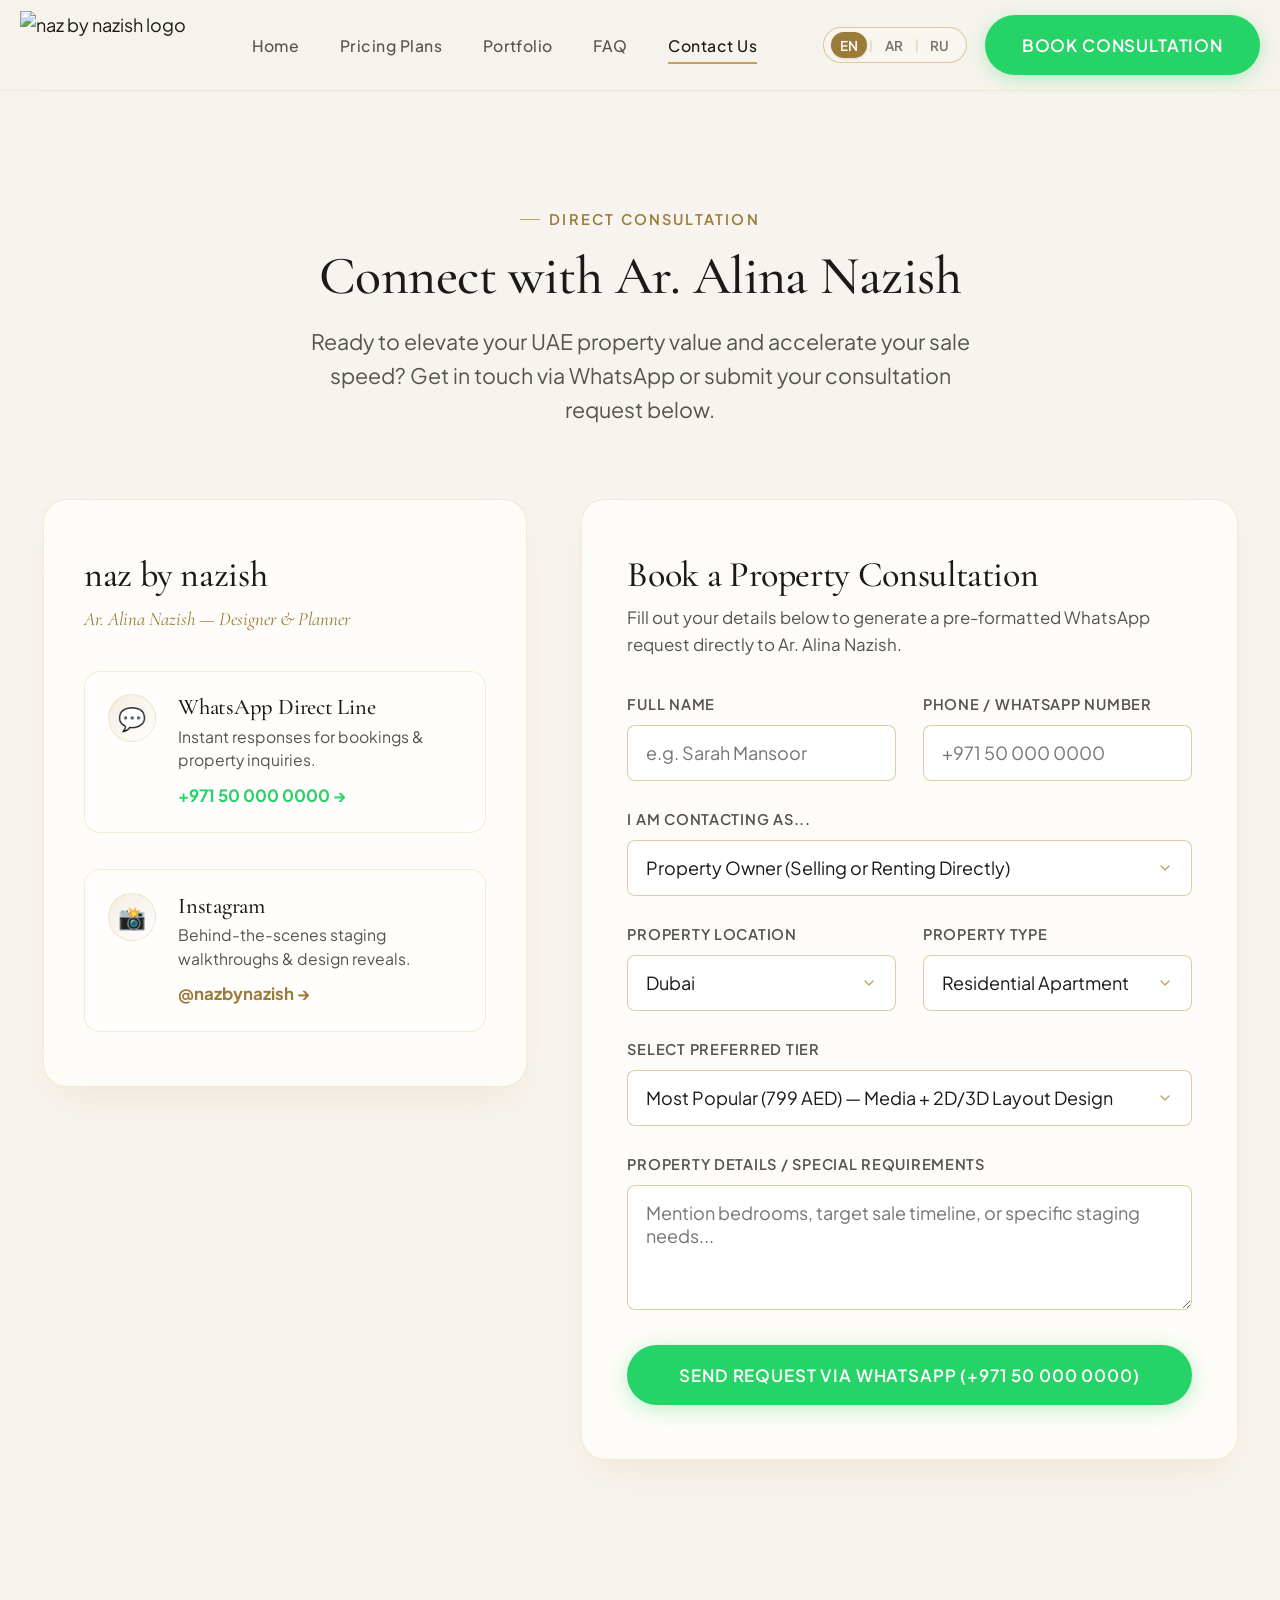
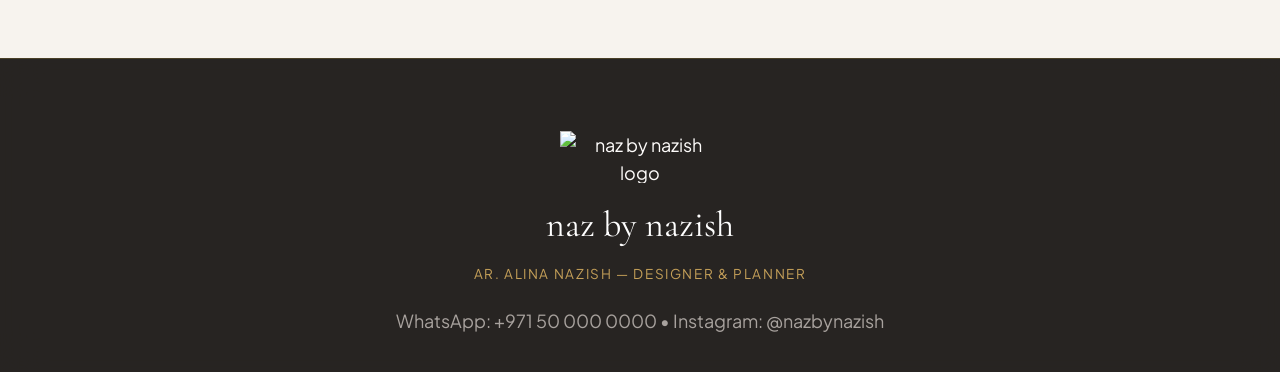
==== contact.html @ 1ba05478 "new design" ====
<!DOCTYPE html>
<html lang="en">
<head>
  <meta charset="UTF-8" />
  <meta name="viewport" content="width=device-width, initial-scale=1.0" />
  <title>Contact — naz by nazish | Ar. Alina Nazish</title>
  <meta name="description" content="Connect with Ar. Alina Nazish for property staging and interior design inquiries in the UAE via WhatsApp (+971 50 000 0000) or Instagram @nazbynazish." />
  
  <link rel="preconnect" href="https://fonts.googleapis.com">
  <link rel="preconnect" href="https://fonts.gstatic.com" crossorigin>
  <link href="https://fonts.googleapis.com/css2?family=Cormorant+Garamond:ital,wght@0,400;0,500;0,600;0,700;1,400;1,600&family=Plus+Jakarta+Sans:wght@300;400;500;600;700&display=swap" rel="stylesheet">
  
  <link rel="stylesheet" href="public/css/styles.css">
  <link rel="stylesheet" href="css/styles.css">
</head>
<body>
  <header class="site-header scrolled">
    <div class="container nav-container">
      <a href="index.html#home" class="brand-logo">
        <img src="public/assets/logo.png" alt="naz by nazish logo" class="brand-logo-img" />
      </a>

      <nav>
        <ul class="nav-links">
          <li><a href="index.html#home" class="nav-link" data-i18n="nav_home">Home</a></li>
          <li><a href="pricing.html" class="nav-link" data-i18n="nav_pricing">Pricing</a></li>
          <li><a href="portfolio.html" class="nav-link" data-i18n="nav_portfolio">Portfolio</a></li>
          <li><a href="faq.html" class="nav-link" data-i18n="nav_faq">FAQ</a></li>
          <li><a href="contact.html" class="nav-link active" data-i18n="nav_contact">Contact</a></li>
        </ul>
      </nav>

      <div class="nav-actions">
        <!-- Language Switcher -->
        <div class="lang-switcher" id="langSwitcher">
          <button type="button" class="lang-btn active" data-lang="en" aria-label="English">EN</button>
          <span class="lang-divider">|</span>
          <button type="button" class="lang-btn" data-lang="ar" aria-label="العربية">AR</button>
          <span class="lang-divider">|</span>
          <button type="button" class="lang-btn" data-lang="ru" aria-label="Русский">RU</button>
        </div>

        <a href="https://wa.me/971500000000" target="_blank" rel="noopener noreferrer" class="btn btn-whatsapp">
          <span data-i18n="nav_book_consultation">Book Consultation</span>
        </a>
        <button class="mobile-toggle" id="mobileToggle" aria-label="Toggle Navigation Menu">
          <svg width="24" height="24" viewBox="0 0 24 24" fill="none" stroke="currentColor" stroke-width="2" stroke-linecap="round"><line x1="3" y1="12" x2="21" y2="12"></line><line x1="3" y1="6" x2="21" y2="6"></line><line x1="3" y1="18" x2="21" y2="18"></line></svg>
        </button>
      </div>
    </div>
  </header>

  <!-- Mobile Drawer Menu -->
  <div class="mobile-menu" id="mobileMenu">
    <a href="index.html#home" class="mobile-nav-link" data-i18n="nav_home">Home</a>
    <a href="pricing.html" class="mobile-nav-link" data-i18n="nav_pricing">Pricing Plans</a>
    <a href="portfolio.html" class="mobile-nav-link" data-i18n="nav_portfolio">Portfolio</a>
    <a href="faq.html" class="mobile-nav-link" data-i18n="nav_faq">FAQ</a>
    <a href="contact.html" class="mobile-nav-link active" data-i18n="nav_contact">Contact Us</a>
    
    <div class="mobile-lang-switcher">
      <span class="mobile-lang-label" data-i18n="lang_select_label">Language:</span>
      <div class="mobile-lang-buttons">
        <button type="button" class="lang-btn active" data-lang="en">English</button>
        <button type="button" class="lang-btn" data-lang="ar">العربية</button>
        <button type="button" class="lang-btn" data-lang="ru">Русский</button>
      </div>
    </div>

    <div style="margin-top: 1rem;">
      <a href="https://wa.me/971500000000?text=Hello%20Ar.%20Alina,%20I%20would%20like%20to%20inquire%20about%20your%20property%20transformation%20services." target="_blank" rel="noopener noreferrer" class="btn btn-whatsapp" style="width: 100%;">
        <span data-i18n="mobile_chat_wa">Chat on WhatsApp (+971 50 000 0000)</span>
      </a>
    </div>
  </div>

  <main>
    <section class="section">
      <div class="container">
        <div class="section-header-center">
          <div class="eyebrow eyebrow-center" data-i18n="contact_eyebrow">DIRECT CONSULTATION</div>
          <h1 class="section-title" data-i18n="contact_title">Connect with Ar. Alina Nazish</h1>
          <p class="section-subtitle" data-i18n="contact_subtitle">
            Whether you are a private property owner selling directly or a real estate agent managing listings, get in touch via WhatsApp or submit a request below.
          </p>
        </div>

        <div class="contact-grid">
          <!-- Info -->
          <div class="glass-panel contact-info-panel">
            <div>
              <h2 class="contact-panel-title" data-i18n="hero_title">naz by nazish</h2>
              <p style="color: var(--gold-dark); font-family: var(--font-heading); font-size: 1.05rem; font-style: italic;" data-i18n="contact_subtitle_role">
                Ar. Alina Nazish — Designer & Planner
              </p>
            </div>

            <div class="contact-channel-item">
              <div class="contact-icon-box">💬</div>
              <div>
                <h3 class="contact-channel-title" data-i18n="contact_wa_title">WhatsApp Direct Line</h3>
                <p class="contact-channel-detail" style="margin-bottom: 0.5rem;" data-i18n="contact_wa_detail">Instant response for inquiries & bookings.</p>
                <a href="https://wa.me/971500000000" target="_blank" rel="noopener noreferrer" style="color: #25D366; font-weight: 700; font-size: 0.9375rem;">
                  +971 50 000 0000 →
                </a>
              </div>
            </div>

            <div class="contact-channel-item">
              <div class="contact-icon-box">📸</div>
              <div>
                <h3 class="contact-channel-title" data-i18n="contact_ig_title">Instagram</h3>
                <p class="contact-channel-detail" style="margin-bottom: 0.5rem;" data-i18n="contact_ig_detail">Behind-the-scenes staging walkthroughs.</p>
                <a href="https://instagram.com/nazbynazish" target="_blank" rel="noopener noreferrer" style="color: var(--gold-dark); font-weight: 700; font-size: 0.9375rem;">
                  @nazbynazish →
                </a>
              </div>
            </div>
          </div>

          <!-- Form -->
          <div class="glass-panel contact-form-panel">
            <h2 class="contact-panel-title" data-i18n="form_title">Book a Consultation</h2>
            <p class="contact-panel-subtitle" data-i18n="form_subtitle">
              Fill out your details below to send a pre-formatted WhatsApp message directly to Ar. Alina Nazish.
            </p>

            <form id="consultationForm">
              <div class="form-row">
                <div class="form-group">
                  <label class="form-label" for="formName" data-i18n="lbl_name">Full Name</label>
                  <input type="text" id="formName" class="form-input" placeholder="e.g. Sarah Mansoor" data-i18n-placeholder="placeholder_name" required>
                </div>
                <div class="form-group">
                  <label class="form-label" for="formPhone" data-i18n="lbl_phone">Phone / WhatsApp Number</label>
                  <input type="tel" id="formPhone" class="form-input" placeholder="+971 50 000 0000" data-i18n-placeholder="placeholder_phone" required>
                </div>
              </div>

              <div class="form-group">
                <label class="form-label" for="formUserRole" data-i18n="lbl_role">I am contacting as...</label>
                <select id="formUserRole" class="form-select">
                  <option value="Property Owner (Selling or Renting Directly)" data-i18n="opt_role_owner">Property Owner (Selling or Renting Directly)</option>
                  <option value="Real Estate Agent / Broker" data-i18n="opt_role_agent">Real Estate Agent / Broker</option>
                  <option value="Property Developer / Investor" data-i18n="opt_role_dev">Property Developer / Investor</option>
                </select>
              </div>

              <div class="form-row">
                <div class="form-group">
                  <label class="form-label" for="formLocation" data-i18n="lbl_location">Property Location</label>
                  <select id="formLocation" class="form-select">
                    <option value="Dubai">Dubai</option>
                    <option value="Abu Dhabi">Abu Dhabi</option>
                    <option value="Sharjah">Sharjah</option>
                    <option value="Ajman">Ajman</option>
                    <option value="Ras Al Khaimah">Ras Al Khaimah</option>
                    <option value="Fujairah">Fujairah</option>
                    <option value="Umm Al Quwain">Umm Al Quwain</option>
                  </select>
                </div>
                <div class="form-group">
                  <label class="form-label" for="formPropType" data-i18n="lbl_prop_type">Property Type</label>
                  <select id="formPropType" class="form-select">
                    <option value="Residential Apartment" data-i18n="opt_type_apt">Residential Apartment</option>
                    <option value="Residential Villa / Townhouse" data-i18n="opt_type_villa">Residential Villa / Townhouse</option>
                    <option value="Commercial Office Space" data-i18n="opt_type_office">Commercial Office Space</option>
                    <option value="Boutique Retail Showroom" data-i18n="opt_type_retail">Boutique Retail Showroom</option>
                  </select>
                </div>
              </div>

              <div class="form-group">
                <label class="form-label" for="formPlanTier" data-i18n="lbl_tier">Select Preferred Tier</label>
                <select id="formPlanTier" class="form-select">
                  <option value="Essential (499 AED)" data-i18n="opt_tier_400">Essential (499 AED) — Photos, Video & Ad Copy</option>
                  <option value="Most Popular (799 AED)" selected data-i18n="opt_tier_600">Most Popular (799 AED) — Media + 2D/3D Layout Design</option>
                  <option value="Premium Custom Renovation" data-i18n="opt_tier_custom">Premium Custom — Renovation & Interior Design</option>
                </select>
              </div>

              <div class="form-group">
                <label class="form-label" for="formNotes" data-i18n="lbl_notes">Property Details / Special Requirements</label>
                <textarea id="formNotes" class="form-textarea" rows="4" placeholder="Mention bedrooms, target sale timeline, or specific staging needs..." data-i18n-placeholder="placeholder_notes"></textarea>
              </div>

              <button type="submit" class="btn btn-whatsapp" style="width: 100%; padding: 1rem;">
                <span data-i18n="btn_submit_wa">Send Request via WhatsApp (+971 50 000 0000)</span>
              </button>
            </form>
          </div>
        </div>
      </div>
    </section>
  </main>

  <footer class="site-footer">
    <div class="container" style="text-align: center;">
      <img src="public/assets/logo-light.png" alt="naz by nazish logo" class="footer-logo-img" style="margin: 0 auto 0.75rem auto;" />
      <div class="footer-brand">naz by nazish</div>
      <div class="footer-subtitle">Ar. Alina Nazish — Designer & Planner</div>
      <p style="color: #A8A29E; margin-top: 1rem;">WhatsApp: +971 50 000 0000 • Instagram: @nazbynazish</p>
    </div>
  </footer>

  <script src="public/js/i18n.js"></script>
  <script src="public/js/app.js"></script>
</body>
</html>
---- public/css/styles.css ----
/* ==========================================================================
   naz by nazish — Luxury Interior Design & Staging
   Design System & Master Stylesheet
   ========================================================================== */

@import url('https://fonts.googleapis.com/css2?family=Cormorant+Garamond:ital,wght@0,400;0,500;0,600;0,700;1,400;1,600&family=Plus+Jakarta+Sans:wght@300;400;500;600;700&display=swap');

:root {
  /* Color Palette - Warm Alabaster, Champagne Gold, Deep Charcoal */
  --bg-color: #f7f3ee;
  --bg-overlay: rgba(247, 243, 238, 0.45);
  
  --card-bg: rgba(255, 253, 250, 0.82);
  --card-bg-hover: rgba(255, 255, 255, 0.95);
  --card-border: rgba(212, 175, 55, 0.22);
  --card-border-strong: rgba(197, 160, 89, 0.55);
  
  --gold-primary: #C5A059;
  --gold-accent: #D4AF37;
  --gold-dark: #9A7B39;
  --gold-light: #F4ECE1;
  
  --text-primary: #1C1917;
  --text-secondary: #57534E;
  --text-muted: #78716C;
  --text-inverse: #FFFFFF;
  
  --glass-blur: blur(16px);
  --shadow-subtle: 0 10px 30px -10px rgba(41, 37, 36, 0.06);
  --shadow-elevated: 0 20px 40px -15px rgba(197, 160, 89, 0.18);
  --shadow-card: 0 8px 32px 0 rgba(28, 25, 23, 0.05);

  --radius-sm: 8px;
  --radius-md: 16px;
  --radius-lg: 24px;
  --radius-full: 9999px;

  --font-heading: 'Cormorant Garamond', Georgia, serif;
  --font-body: 'Plus Jakarta Sans', -apple-system, BlinkMacSystemFont, sans-serif;
  
  --transition-fast: 0.2s cubic-bezier(0.16, 1, 0.3, 1);
  --transition-smooth: 0.4s cubic-bezier(0.16, 1, 0.3, 1);
}

/* Reset & Universal Setup */
*, *::before, *::after {
  box-sizing: border-box;
  margin: 0;
  padding: 0;
}

html {
  scroll-behavior: smooth;
  font-size: 18px;
}

/* 
   3. Fixed Universal Background Constraint:
   Apply a fixed, non-scrolling background image across the entire site/body
   with 80% opacity so the background image stays stationary at 80% opacity while content scrolls smoothly.
*/
html {
  scroll-behavior: smooth;
  -webkit-overflow-scrolling: touch;
}

body {
  position: relative;
  background-color: var(--bg-color);
  min-height: 100vh;
  color: var(--text-primary);
  font-family: var(--font-body);
  line-height: 1.6;
  overflow-x: hidden;
  -webkit-font-smoothing: antialiased;
}

body::before {
  content: '';
  position: fixed;
  top: 0;
  left: 0;
  right: 0;
  bottom: 0;
  width: 100vw;
  height: 100vh;
  background-image: url('public/assets/background.jpg'), url('/assets/background.jpg'), url('assets/background.jpg');
  background-attachment: scroll;
  background-size: cover;
  background-position: center;
  background-repeat: no-repeat;
  opacity: 0.8;
  z-index: -1;
  pointer-events: none;
}

@media (min-width: 992px) {
  body::before {
    background-attachment: fixed;
  }
}

/* Base Link & Typography Styles */
a {
  color: inherit;
  text-decoration: none;
  transition: color var(--transition-fast);
}

img {
  max-width: 100%;
  height: auto;
  display: block;
}

button, input, select, textarea {
  font-family: inherit;
  font-size: inherit;
}

h1, h2, h3, h4, h5, h6 {
  font-family: var(--font-heading);
  font-weight: 500;
  line-height: 1.15;
  color: var(--text-primary);
  letter-spacing: -0.01em;
}

.serif-italic {
  font-style: italic;
  font-family: var(--font-heading);
}

/* Container & Layout Utilities */
.container {
  width: 100%;
  max-width: 1240px;
  margin: 0 auto;
  padding: 0 1.25rem;
  box-sizing: border-box;
}

.section {
  padding: 3rem 0;
  position: relative;
}

@media (min-width: 768px) {
  .section {
    padding: 6rem 0;
  }
}

/* Glassmorphism Cards */
.glass-card {
  background: var(--card-bg);
  backdrop-filter: var(--glass-blur);
  -webkit-backdrop-filter: var(--glass-blur);
  border: 1px solid var(--card-border);
  border-radius: var(--radius-md);
  box-shadow: var(--shadow-card);
  transition: transform var(--transition-smooth), border-color var(--transition-smooth), box-shadow var(--transition-smooth), background var(--transition-smooth);
}

.glass-card:hover {
  background: var(--card-bg-hover);
  border-color: var(--card-border-strong);
  box-shadow: var(--shadow-elevated);
}

.glass-panel {
  background: rgba(255, 253, 250, 0.88);
  backdrop-filter: blur(20px);
  -webkit-backdrop-filter: blur(20px);
  border: 1px solid var(--card-border);
  border-radius: var(--radius-lg);
  box-shadow: var(--shadow-elevated);
}

/* Gold Accent Badge & Eyebrows */
.eyebrow {
  display: inline-flex;
  align-items: center;
  gap: 0.5rem;
  font-family: var(--font-body);
  font-size: 0.8125rem;
  font-weight: 600;
  letter-spacing: 0.15em;
  text-transform: uppercase;
  color: var(--gold-dark);
  margin-bottom: 0.75rem;
}

.eyebrow::before {
  content: '';
  display: inline-block;
  width: 20px;
  height: 1px;
  background: var(--gold-primary);
}

.section-title {
  font-size: clamp(2.4rem, 4.2vw, 3.8rem);
  margin-bottom: 1rem;
}

.section-subtitle {
  font-size: 1.1875rem;
  color: var(--text-secondary);
  max-width: 680px;
  margin-bottom: 3rem;
  font-weight: 400;
}

/* Buttons & Interactive Elements */
.btn {
  display: inline-flex;
  align-items: center;
  justify-content: center;
  gap: 0.625rem;
  padding: 0.875rem 2rem;
  border-radius: var(--radius-full);
  font-size: 0.9375rem;
  font-weight: 600;
  letter-spacing: 0.05em;
  text-transform: uppercase;
  cursor: pointer;
  transition: all var(--transition-smooth);
  border: 1px solid transparent;
  white-space: nowrap;
  max-width: 100%;
  box-sizing: border-box;
}

@media (max-width: 640px) {
  .btn {
    padding: 0.75rem 1.25rem;
    font-size: 0.875rem;
    white-space: normal;
    text-align: center;
    word-break: break-word;
  }
}

.btn-primary {
  background: linear-gradient(135deg, #1C1917 0%, #292524 100%);
  color: #FFFFFF;
  box-shadow: 0 4px 20px rgba(28, 25, 23, 0.25);
}

.btn-primary:hover {
  background: linear-gradient(135deg, var(--gold-dark) 0%, var(--gold-primary) 100%);
  transform: translateY(-2px);
  box-shadow: 0 8px 25px rgba(197, 160, 89, 0.35);
  color: #FFFFFF;
}

.btn-gold {
  background: linear-gradient(135deg, var(--gold-primary) 0%, var(--gold-dark) 100%);
  color: #FFFFFF;
  box-shadow: 0 4px 20px rgba(197, 160, 89, 0.3);
}

.btn-gold:hover {
  background: linear-gradient(135deg, var(--gold-accent) 0%, var(--gold-primary) 100%);
  transform: translateY(-2px);
  box-shadow: 0 8px 30px rgba(212, 175, 55, 0.4);
}

.btn-whatsapp {
  background: #25D366;
  color: #FFFFFF;
  box-shadow: 0 4px 20px rgba(37, 211, 102, 0.3);
}

.btn-whatsapp:hover {
  background: #1EBE5D;
  transform: translateY(-2px);
  box-shadow: 0 8px 25px rgba(37, 211, 102, 0.45);
}

.btn-secondary {
  background: rgba(255, 253, 250, 0.8);
  color: var(--text-primary);
  border-color: var(--card-border-strong);
  backdrop-filter: blur(8px);
}

.btn-secondary:hover {
  background: #FFFFFF;
  border-color: var(--gold-primary);
  color: var(--gold-dark);
  transform: translateY(-2px);
}

/* ==========================================================================
   Navigation Bar (Frosted Glass Sticky Header)
   ========================================================================== */
.site-header {
  position: sticky;
  top: 0;
  left: 0;
  width: 100%;
  z-index: 1000;
  background: rgba(247, 243, 238, 0.78);
  backdrop-filter: blur(16px);
  -webkit-backdrop-filter: blur(16px);
  border-bottom: 1px solid rgba(212, 175, 55, 0.18);
  transition: all var(--transition-smooth);
}

.site-header.scrolled {
  background: rgba(255, 253, 250, 0.92);
  box-shadow: 0 10px 30px rgba(28, 25, 23, 0.05);
}

.nav-container {
  display: flex;
  align-items: center;
  justify-content: space-between;
  min-height: 90px;
  padding: 0.5rem 0;
}

.brand-logo {
  display: flex;
  align-items: center;
}

.brand-logo-img {
  height: 68px;
  width: auto;
  max-width: 220px;
  object-fit: contain;
  transition: transform var(--transition-fast);
}

.brand-logo:hover .brand-logo-img {
  transform: scale(1.03);
}

.brand-text-container {
  display: flex;
  flex-direction: column;
}

.brand-name {
  font-family: var(--font-heading);
  font-size: 1.75rem;
  font-weight: 600;
  letter-spacing: 0.02em;
  color: var(--text-primary);
  line-height: 1;
}

.brand-subtitle {
  font-size: 0.6875rem;
  letter-spacing: 0.12em;
  text-transform: uppercase;
  color: var(--gold-dark);
  font-weight: 500;
  margin-top: 2px;
}

.nav-links {
  display: flex;
  align-items: center;
  gap: 2.25rem;
  list-style: none;
}

.nav-link {
  font-size: 0.875rem;
  font-weight: 500;
  letter-spacing: 0.03em;
  color: var(--text-secondary);
  position: relative;
  padding: 0.5rem 0;
}

.nav-link::after {
  content: '';
  position: absolute;
  bottom: 0;
  left: 0;
  width: 0%;
  height: 2px;
  background: var(--gold-primary);
  transition: width var(--transition-fast);
}

.nav-link:hover, .nav-link.active {
  color: var(--text-primary);
}

.nav-link:hover::after, .nav-link.active::after {
  width: 100%;
}

.nav-actions {
  display: flex;
  align-items: center;
  gap: 1rem;
}

/* Mobile Nav Toggle */
.mobile-toggle {
  display: none;
  align-items: center;
  justify-content: center;
  width: 44px;
  height: 44px;
  background: var(--card-bg);
  border: 1px solid var(--card-border);
  border-radius: var(--radius-md);
  cursor: pointer;
  padding: 0.5rem;
  color: var(--text-primary);
  transition: all var(--transition-fast);
  z-index: 1002;
  position: relative;
  pointer-events: auto;
}

.mobile-toggle:hover, .mobile-toggle.active {
  background: rgba(212, 175, 55, 0.12);
  border-color: var(--gold-dark);
  color: var(--gold-dark);
}

.mobile-menu {
  display: none;
  position: fixed;
  top: 80px;
  left: 0;
  right: 0;
  width: 100%;
  height: calc(100vh - 80px);
  background: rgba(255, 253, 250, 0.98);
  backdrop-filter: blur(20px);
  -webkit-backdrop-filter: blur(20px);
  padding: 2.5rem 2rem;
  flex-direction: column;
  gap: 1.5rem;
  z-index: 1001;
  border-top: 1px solid var(--card-border);
  overflow-y: auto;
  box-shadow: 0 20px 40px rgba(0, 0, 0, 0.12);
}

.mobile-menu.open {
  display: flex !important;
  animation: fadeInDown 0.3s cubic-bezier(0.16, 1, 0.3, 1) forwards;
}

.mobile-nav-link {
  font-family: var(--font-heading);
  font-size: 1.75rem;
  color: var(--text-primary);
  padding-bottom: 0.75rem;
  border-bottom: 1px solid rgba(212, 175, 55, 0.12);
  transition: all var(--transition-fast);
}

.mobile-nav-link.active, .mobile-nav-link:hover {
  color: var(--gold-dark);
  font-style: italic;
  padding-left: 0.5rem;
}

@media (max-width: 991px) {
  .nav-container {
    min-height: 70px;
    padding: 0.35rem 0;
  }
  .brand-logo-img {
    height: 48px;
    max-width: 150px;
  }
  .nav-actions {
    gap: 0.5rem;
  }
  .lang-switcher {
    padding: 0.2rem 0.3rem;
  }
  .lang-btn {
    padding: 0.35rem 0.55rem;
    min-height: 38px;
    min-width: 38px;
    font-size: 0.8125rem;
  }
  .nav-links {
    display: none;
  }
  .mobile-toggle {
    display: flex;
  }
  .nav-actions .btn {
    display: none;
  }
}

/* ==========================================================================
   Page View Switching System
   ========================================================================== */
.page-view {
  display: none;
  opacity: 0;
  transition: opacity 0.4s ease-in-out;
}

.page-view.active {
  display: block;
  opacity: 1;
  animation: fadeIn 0.4s ease-in-out forwards;
}

@keyframes fadeIn {
  from { opacity: 0; transform: translateY(10px); }
  to { opacity: 1; transform: translateY(0); }
}

@keyframes fadeInDown {
  from { opacity: 0; transform: translateY(-10px); }
  to { opacity: 1; transform: translateY(0); }
}

/* ==========================================================================
   Home Page Sections
   ========================================================================== */
.hero-section {
  padding: 1.5rem 0 2.5rem;
  min-height: auto;
  display: flex;
  align-items: center;
}

@media (min-width: 992px) {
  .hero-section {
    padding: 3.5rem 0 5rem;
    min-height: calc(100vh - 80px);
  }
}

.hero-grid {
  display: grid;
  grid-template-columns: 1fr;
  gap: 2rem;
  align-items: center;
}

.hero-title {
  font-size: clamp(2rem, 7vw, 4.8rem);
  letter-spacing: -0.02em;
  margin-bottom: 0.75rem;
  line-height: 1.1;
}

.hero-tagline {
  font-size: clamp(1.15rem, 4.5vw, 2.35rem);
  color: var(--text-primary);
  font-family: var(--font-heading);
  font-style: italic;
  margin-bottom: 1rem;
  font-weight: 700;
  line-height: 1.25;
}

.hero-desc {
  font-size: 0.9375rem;
  color: var(--text-secondary);
  line-height: 1.6;
  margin-bottom: 1.25rem;
  max-width: 800px;
}

@media (min-width: 768px) {
  .hero-desc {
    font-size: 1.125rem;
    margin-bottom: 2rem;
  }
}

.built-for-pill {
  display: inline-flex;
  align-items: center;
  gap: 0.75rem;
  background: var(--card-bg);
  border: 1px solid var(--card-border);
  padding: 0.5rem 1rem;
  border-radius: var(--radius-full);
  margin-bottom: 1.5rem;
  font-size: 0.8125rem;
  max-width: 100%;
  box-sizing: border-box;
}

@media (max-width: 640px) {
  .built-for-pill {
    padding: 0.4rem 0.85rem;
    font-size: 0.75rem;
    gap: 0.5rem;
    margin-bottom: 1.25rem;
  }
}

.built-for-label {
  color: var(--gold-dark);
  font-weight: 700;
  letter-spacing: 0.05em;
  text-transform: uppercase;
  white-space: nowrap;
}

.built-for-text {
  color: var(--text-secondary);
}

.hero-cta-group {
  display: flex;
  flex-direction: column;
  gap: 0.75rem;
  margin-bottom: 1.5rem;
}

.hero-primary-cta {
  width: 100%;
  text-align: center;
  justify-content: center;
  font-size: 0.95rem;
  padding: 0.85rem 1.25rem;
}

.hero-secondary-ctas {
  display: grid;
  grid-template-columns: 1fr 1fr;
  gap: 0.75rem;
  width: 100%;
}

.hero-secondary-ctas .btn {
  width: 100%;
  text-align: center;
  justify-content: center;
  padding: 0.75rem 0.5rem;
  font-size: 0.8125rem;
}

@media (min-width: 640px) {
  .hero-cta-group {
    flex-direction: row;
    align-items: center;
    flex-wrap: wrap;
    gap: 0.875rem;
    margin-bottom: 0;
  }
  .hero-primary-cta {
    width: auto;
  }
  .hero-secondary-ctas {
    display: flex;
    width: auto;
    gap: 0.875rem;
  }
  .hero-secondary-ctas .btn {
    width: auto;
    padding: 0.875rem 1.5rem;
    font-size: 0.875rem;
  }
}

/* Stat Metrics Bar */
.metrics-bar {
  display: grid;
  grid-template-columns: repeat(3, 1fr);
  gap: 0.5rem;
  margin-top: 1.5rem;
  padding: 1rem 0.5rem;
  background: var(--card-bg);
  backdrop-filter: var(--glass-blur);
  -webkit-backdrop-filter: var(--glass-blur);
  border: 1px solid var(--card-border-strong);
  border-radius: var(--radius-md);
  text-align: center;
  box-shadow: var(--shadow-subtle);
}

@media (min-width: 768px) {
  .metrics-bar {
    gap: 1.5rem;
    margin-top: 2.5rem;
    padding: 1.5rem 1.25rem;
  }
}

.metric-item {
  display: flex;
  flex-direction: column;
  align-items: center;
  justify-content: center;
  padding: 0 0.25rem;
}

.metric-number {
  font-family: var(--font-heading);
  font-size: clamp(1.4rem, 5vw, 2.25rem);
  font-weight: 600;
  color: var(--gold-dark);
  line-height: 1;
}

.metric-label {
  font-size: 0.7rem;
  color: var(--text-secondary);
  margin-top: 0.3rem;
  font-weight: 600;
  line-height: 1.25;
}

@media (min-width: 768px) {
  .metric-label {
    font-size: 0.8125rem;
    margin-top: 0.4rem;
  }
}

/* Section Centered Headers */
.section-header-center {
  text-align: center;
  margin-bottom: 2.5rem;
}

@media (min-width: 768px) {
  .section-header-center {
    margin-bottom: 4rem;
  }
}

.eyebrow-center {
  justify-content: center;
}

.section-subtitle {
  font-size: 1rem;
  color: var(--text-secondary);
  max-width: 680px;
  margin: 0 auto 1.5rem;
  font-weight: 400;
  line-height: 1.6;
}

@media (min-width: 768px) {
  .section-subtitle {
    font-size: 1.1875rem;
    margin-bottom: 3rem;
  }
}

/* Feature Image Frame */
.hero-image-frame {
  position: relative;
  border-radius: var(--radius-md);
  overflow: hidden;
  box-shadow: var(--shadow-elevated);
  border: 1px solid var(--card-border-strong);
  max-width: 100%;
}

.hero-image-frame img {
  width: 100%;
  height: 250px;
  object-fit: cover;
  transition: transform 0.8s ease;
}

@media (min-width: 640px) {
  .hero-image-frame img {
    height: 350px;
  }
}

@media (min-width: 992px) {
  .hero-image-frame {
    border-radius: var(--radius-lg);
  }
  .hero-image-frame img {
    height: 480px;
  }
}

.hero-image-frame:hover img {
  transform: scale(1.03);
}

.hero-badge-overlay {
  position: absolute;
  bottom: 0.85rem;
  left: 0.85rem;
  right: 0.85rem;
  padding: 0.85rem 1rem;
  background: rgba(255, 253, 250, 0.92);
  backdrop-filter: blur(12px);
  -webkit-backdrop-filter: blur(12px);
  border-radius: var(--radius-sm);
  border: 1px solid var(--card-border);
}

@media (min-width: 768px) {
  .hero-badge-overlay {
    bottom: 1.5rem;
    left: 1.5rem;
    right: 1.5rem;
    padding: 1.25rem 1.5rem;
    border-radius: var(--radius-md);
  }
}

.hero-badge-title {
  font-family: var(--font-heading);
  font-size: 1rem;
  font-weight: 600;
  color: var(--text-primary);
}

@media (min-width: 768px) {
  .hero-badge-title {
    font-size: 1.25rem;
  }
}

.hero-badge-text {
  font-size: 0.75rem;
  color: var(--text-secondary);
  margin-top: 0.15rem;
}

@media (min-width: 768px) {
  .hero-badge-text {
    font-size: 0.8125rem;
  }
}

/* 3 Step Process */
.process-grid {
  display: grid;
  grid-template-columns: 1fr;
  gap: 1.25rem;
}

@media (min-width: 768px) {
  .process-grid {
    grid-template-columns: repeat(3, 1fr);
    gap: 2rem;
  }
}

.process-card {
  padding: 1.35rem 1.15rem;
  position: relative;
  border-left: 3px solid var(--gold-primary);
  transition: transform var(--transition-fast), border-color var(--transition-fast);
}

@media (min-width: 768px) {
  .process-card {
    padding: 2.5rem 2rem;
    border-left: 1px solid var(--card-border);
  }
  .process-card:hover {
    border-color: var(--gold-primary);
  }
}

.process-number {
  font-family: var(--font-heading);
  font-size: 2.75rem;
  color: rgba(197, 160, 89, 0.35);
  position: absolute;
  top: 1.25rem;
  right: 1.25rem;
  line-height: 1;
  font-style: italic;
}

@media (min-width: 768px) {
  .process-number {
    font-size: 3.5rem;
    top: 1.5rem;
    right: 1.5rem;
  }
}

.process-title {
  font-size: 1.25rem;
  margin-bottom: 0.75rem;
}

@media (min-width: 768px) {
  .process-title {
    font-size: 1.5rem;
    margin-bottom: 0.875rem;
  }
}

.process-desc {
  font-size: 0.9375rem;
  color: var(--text-secondary);
  line-height: 1.6;
}

/* Testimonial Card */
.testimonial-card {
  padding: 2.25rem 1.25rem;
  text-align: center;
  max-width: 880px;
  margin: 0 auto;
  border: 1px solid var(--card-border-strong);
}

@media (min-width: 768px) {
  .testimonial-card {
    padding: 4rem 3rem;
  }
}

.testimonial-stars {
  color: var(--gold-primary);
  font-size: 1.5rem;
  margin-bottom: 0.75rem;
  letter-spacing: 0.08em;
}

@media (min-width: 768px) {
  .testimonial-stars {
    font-size: 2rem;
    margin-bottom: 1rem;
  }
}

.testimonial-quote {
  font-family: var(--font-heading);
  font-size: clamp(1.2rem, 3.5vw, 2.1rem);
  line-height: 1.45;
  color: var(--text-primary);
  margin-bottom: 1.5rem;
  font-style: italic;
}

.testimonial-author {
  font-weight: 700;
  font-size: 0.875rem;
  letter-spacing: 0.05em;
  text-transform: uppercase;
}

.testimonial-role {
  font-size: 0.8125rem;
  color: var(--gold-dark);
  margin-top: 0.25rem;
}

/* Before & After Interactive Preview */
.comparison-container {
  border-radius: var(--radius-lg);
  overflow: hidden;
  position: relative;
  box-shadow: var(--shadow-elevated);
  border: 1px solid var(--card-border-strong);
  margin-top: 2rem;
}

.comparison-grid {
  display: grid;
  grid-template-columns: 1fr;
}

@media (min-width: 768px) {
  .comparison-grid {
    grid-template-columns: 1fr 1fr;
  }
}

.comparison-card {
  position: relative;
  overflow: hidden;
}

.comparison-card img {
  width: 100%;
  height: 380px;
  object-fit: cover;
}

.comparison-tag {
  position: absolute;
  top: 1.25rem;
  left: 1.25rem;
  background: rgba(28, 25, 23, 0.85);
  color: #FFFFFF;
  padding: 0.35rem 1rem;
  border-radius: var(--radius-full);
  font-size: 0.75rem;
  font-weight: 600;
  letter-spacing: 0.08em;
  text-transform: uppercase;
  backdrop-filter: blur(4px);
}

.comparison-tag.after {
  background: linear-gradient(135deg, var(--gold-dark) 0%, var(--gold-primary) 100%);
}

/* ==========================================================================
   Pricing Page
   ========================================================================== */
.pricing-grid {
  display: grid;
  grid-template-columns: minmax(0, 1fr);
  gap: 2rem;
  margin-top: 2rem;
  align-items: stretch;
  width: 100%;
  max-width: 100%;
  box-sizing: border-box;
}

@media (min-width: 992px) {
  .pricing-grid {
    grid-template-columns: repeat(3, minmax(0, 1fr));
  }
}

.pricing-card {
  padding: 2.5rem 1.75rem;
  display: flex;
  flex-direction: column;
  position: relative;
  height: 100%;
  width: 100%;
  max-width: 100%;
  min-width: 0;
  box-sizing: border-box;
}

@media (max-width: 640px) {
  .pricing-card {
    padding: 1.75rem 1.125rem;
  }
}

.pricing-card.featured {
  background: rgba(255, 255, 255, 0.94);
  border: 2px solid var(--gold-primary);
  box-shadow: var(--shadow-elevated);
  transform: translateY(-8px);
}

@media (max-width: 991px) {
  .pricing-card.featured {
    transform: none;
    margin-top: 0.75rem;
  }
}

.pricing-badge {
  position: absolute;
  top: -16px;
  left: 50%;
  transform: translateX(-50%);
  background: linear-gradient(135deg, var(--gold-primary) 0%, var(--gold-dark) 100%);
  color: #FFFFFF;
  padding: 0.35rem 1.25rem;
  border-radius: var(--radius-full);
  font-size: 0.75rem;
  font-weight: 700;
  letter-spacing: 0.1em;
  text-transform: uppercase;
  box-shadow: 0 4px 15px rgba(197, 160, 89, 0.4);
  white-space: nowrap;
  max-width: 90%;
}

.pricing-header {
  margin-bottom: 1.75rem;
  padding-bottom: 1.5rem;
  border-bottom: 1px solid var(--card-border);
  min-width: 0;
}

.pricing-title {
  font-size: 1.85rem;
  margin-bottom: 0.5rem;
  word-break: break-word;
}

.pricing-price {
  font-family: var(--font-heading);
  font-size: 2.75rem;
  font-weight: 600;
  color: var(--gold-dark);
  line-height: 1;
  word-break: break-word;
}

.pricing-price-currency {
  font-size: 1.25rem;
  font-weight: 400;
  margin-left: 0.25rem;
}

.pricing-scope {
  font-size: 0.875rem;
  color: var(--text-muted);
  margin-top: 0.5rem;
  word-break: break-word;
}

.pricing-features {
  list-style: none;
  display: flex;
  flex-direction: column;
  gap: 1rem;
  margin-bottom: 2.5rem;
  flex-grow: 1;
  min-width: 0;
}

.pricing-feature-item {
  display: flex;
  align-items: flex-start;
  gap: 0.75rem;
  font-size: 0.9375rem;
  color: var(--text-secondary);
  word-break: break-word;
  overflow-wrap: break-word;
  min-width: 0;
}

.pricing-card .btn {
  width: 100%;
  max-width: 100%;
  box-sizing: border-box;
  white-space: normal;
  text-align: center;
  line-height: 1.35;
  padding: 0.875rem 1.25rem;
}

.pricing-feature-icon {
  width: 20px;
  height: 20px;
  border-radius: 50%;
  background: var(--gold-light);
  color: var(--gold-dark);
  display: flex;
  align-items: center;
  justify-content: center;
  font-size: 0.75rem;
  flex-shrink: 0;
  margin-top: 2px;
}

/* ==========================================================================
   Portfolio Page
   ========================================================================== */
.portfolio-filter-bar {
  display: flex;
  align-items: center;
  justify-content: center;
  gap: 0.75rem;
  margin-bottom: 3rem;
  flex-wrap: wrap;
}

.filter-btn {
  padding: 0.625rem 1.5rem;
  border-radius: var(--radius-full);
  border: 1px solid var(--card-border-strong);
  background: rgba(255, 253, 250, 0.75);
  color: var(--text-secondary);
  font-size: 0.875rem;
  font-weight: 500;
  cursor: pointer;
  transition: all var(--transition-fast);
}

.filter-btn:hover, .filter-btn.active {
  background: var(--text-primary);
  color: #FFFFFF;
  border-color: var(--text-primary);
  box-shadow: 0 4px 15px rgba(28, 25, 23, 0.15);
}

.portfolio-grid {
  display: grid;
  grid-template-columns: 1fr;
  gap: 2rem;
}

@media (min-width: 640px) {
  .portfolio-grid {
    grid-template-columns: repeat(2, 1fr);
  }
}

@media (min-width: 992px) {
  .portfolio-grid {
    grid-template-columns: repeat(3, 1fr);
  }
}

.portfolio-card {
  border-radius: var(--radius-md);
  overflow: hidden;
  cursor: pointer;
}

.portfolio-image-wrapper {
  position: relative;
  overflow: hidden;
  height: 280px;
}

.portfolio-image-wrapper img {
  width: 100%;
  height: 100%;
  object-fit: cover;
  transition: transform 0.6s cubic-bezier(0.16, 1, 0.3, 1);
}

.portfolio-card:hover .portfolio-image-wrapper img {
  transform: scale(1.08);
}

.portfolio-category-badge {
  position: absolute;
  top: 1rem;
  right: 1rem;
  background: rgba(255, 253, 250, 0.9);
  backdrop-filter: blur(8px);
  padding: 0.25rem 0.875rem;
  border-radius: var(--radius-full);
  font-size: 0.7rem;
  font-weight: 600;
  letter-spacing: 0.08em;
  text-transform: uppercase;
  color: var(--gold-dark);
}

.portfolio-content {
  padding: 1.5rem;
}

.portfolio-card-title {
  font-size: 1.4rem;
  margin-bottom: 0.35rem;
}

.portfolio-card-meta {
  font-size: 0.8125rem;
  color: var(--text-muted);
  display: flex;
  align-items: center;
  gap: 0.5rem;
}

/* Lightbox Modal */
.lightbox-modal {
  display: none;
  position: fixed;
  top: 0;
  left: 0;
  width: 100vw;
  height: 100vh;
  z-index: 2000;
  background: rgba(28, 25, 23, 0.85);
  backdrop-filter: blur(12px);
  -webkit-backdrop-filter: blur(12px);
  align-items: center;
  justify-content: center;
  padding: 1rem;
}

.lightbox-modal.open {
  display: flex;
  animation: fadeIn 0.3s forwards;
}

.lightbox-content {
  background: #FFFFFF;
  border-radius: var(--radius-lg);
  max-width: 900px;
  width: 100%;
  max-height: 88vh;
  overflow-y: auto;
  position: relative;
  padding: 1.25rem;
  box-shadow: 0 25px 50px -12px rgba(0, 0, 0, 0.5);
  -webkit-overflow-scrolling: touch;
}

.lightbox-close {
  position: absolute;
  top: 0.75rem;
  right: 0.75rem;
  background: #FFFFFF;
  border: 1px solid var(--border-color);
  width: 38px;
  height: 38px;
  border-radius: 50%;
  cursor: pointer;
  display: flex;
  align-items: center;
  justify-content: center;
  font-size: 1.25rem;
  color: var(--text-primary);
  box-shadow: 0 4px 12px rgba(0, 0, 0, 0.15);
  z-index: 20;
  transition: all var(--transition-fast);
}

.lightbox-close:hover {
  background: var(--gold-light);
  color: var(--gold-dark);
  border-color: var(--gold-primary);
}

.lightbox-grid {
  display: grid;
  grid-template-columns: 1fr;
  gap: 1.25rem;
}

.lightbox-img-wrapper {
  width: 100%;
  border-radius: var(--radius-md);
  overflow: hidden;
  background: var(--bg-alt);
}

.lightbox-image {
  width: 100%;
  height: 220px;
  object-fit: cover;
  display: block;
  border-radius: var(--radius-md);
  transition: transform 0.3s ease;
}

.lightbox-details {
  display: flex;
  flex-direction: column;
}

.lightbox-title {
  font-size: 1.35rem;
  font-family: var(--font-heading);
  color: var(--text-primary);
  margin-top: 0.25rem;
  margin-bottom: 0.5rem;
  line-height: 1.25;
}

.lightbox-impact-badge {
  display: inline-flex;
  align-items: center;
  gap: 0.35rem;
  font-size: 0.8125rem;
  color: var(--gold-dark);
  font-weight: 600;
  background: var(--gold-light);
  padding: 0.35rem 0.75rem;
  border-radius: var(--radius-sm);
  margin-bottom: 1rem;
  width: fit-content;
  border: 1px solid rgba(202, 138, 4, 0.2);
}

.lightbox-desc {
  color: var(--text-secondary);
  font-size: 0.875rem;
  line-height: 1.6;
  margin-bottom: 1.25rem;
}

.lightbox-wa-btn {
  width: 100%;
  justify-content: center;
  text-align: center;
  font-size: 0.875rem;
  padding: 0.85rem 1rem;
}

/* Tablet & Desktop Lightbox Improvements */
@media (min-width: 768px) {
  .lightbox-modal {
    padding: 2rem;
  }

  .lightbox-content {
    padding: 2.25rem;
    border-radius: 20px;
  }

  .lightbox-close {
    top: 1.25rem;
    right: 1.25rem;
    width: 42px;
    height: 42px;
    font-size: 1.35rem;
  }

  .lightbox-grid {
    grid-template-columns: 1.1fr 0.9fr;
    gap: 2rem;
    align-items: center;
  }

  .lightbox-image {
    height: 380px;
  }

  .lightbox-title {
    font-size: 1.85rem;
  }

  .lightbox-desc {
    font-size: 0.9375rem;
  }

  .lightbox-wa-btn {
    width: auto;
  }
}

/* ==========================================================================
   Contact Page
   ========================================================================== */
.contact-grid {
  display: grid;
  grid-template-columns: 1fr;
  gap: 1.5rem;
  align-items: start;
}

@media (min-width: 992px) {
  .contact-grid {
    grid-template-columns: 0.85fr 1.15fr;
    gap: 3rem;
  }
}

.contact-info-panel {
  padding: 1.5rem 1.25rem;
  display: flex;
  flex-direction: column;
  gap: 1.25rem;
}

@media (min-width: 768px) {
  .contact-info-panel {
    padding: 3rem 2.25rem;
    gap: 2rem;
  }
}

.contact-panel-title {
  font-family: var(--font-heading);
  font-size: 1.5rem;
  margin-bottom: 0.35rem;
  color: var(--text-primary);
}

@media (min-width: 768px) {
  .contact-panel-title {
    font-size: 2rem;
    margin-bottom: 0.5rem;
  }
}

.contact-panel-subtitle {
  color: var(--text-secondary);
  font-size: 0.875rem;
  margin-bottom: 1.25rem;
  line-height: 1.55;
}

@media (min-width: 768px) {
  .contact-panel-subtitle {
    font-size: 0.9375rem;
    margin-bottom: 2rem;
  }
}

.contact-channel-item {
  display: flex;
  align-items: flex-start;
  gap: 1rem;
  padding: 1rem;
  border-radius: var(--radius-md);
  background: rgba(255, 255, 255, 0.6);
  border: 1px solid var(--card-border);
  transition: all var(--transition-fast);
}

@media (min-width: 768px) {
  .contact-channel-item {
    gap: 1.25rem;
    padding: 1.25rem;
  }
}

.contact-channel-item:hover {
  background: #FFFFFF;
  border-color: var(--gold-primary);
  transform: translateX(4px);
}

.contact-icon-box {
  width: 42px;
  height: 42px;
  border-radius: 50%;
  background: linear-gradient(135deg, var(--gold-light) 0%, #FFFFFF 100%);
  display: flex;
  align-items: center;
  justify-content: center;
  color: var(--gold-dark);
  font-size: 1.15rem;
  flex-shrink: 0;
  border: 1px solid var(--card-border);
}

@media (min-width: 768px) {
  .contact-icon-box {
    width: 48px;
    height: 48px;
    font-size: 1.25rem;
  }
}

.contact-channel-title {
  font-family: var(--font-heading);
  font-size: 1.1rem;
  margin-bottom: 0.2rem;
}

@media (min-width: 768px) {
  .contact-channel-title {
    font-size: 1.25rem;
    margin-bottom: 0.25rem;
  }
}

.contact-channel-detail {
  font-size: 0.8125rem;
  color: var(--text-secondary);
  line-height: 1.5;
}

@media (min-width: 768px) {
  .contact-channel-detail {
    font-size: 0.875rem;
  }
}

.contact-form-panel {
  padding: 1.5rem 1.25rem;
}

@media (min-width: 768px) {
  .contact-form-panel {
    padding: 3rem 2.5rem;
  }
}

.form-group {
  margin-bottom: 1.15rem;
}

@media (min-width: 768px) {
  .form-group {
    margin-bottom: 1.5rem;
  }
}

.form-label {
  display: block;
  font-size: 0.75rem;
  font-weight: 600;
  letter-spacing: 0.05em;
  text-transform: uppercase;
  color: var(--text-secondary);
  margin-bottom: 0.375rem;
}

@media (min-width: 768px) {
  .form-label {
    font-size: 0.8125rem;
    margin-bottom: 0.5rem;
  }
}

.form-input, .form-select, .form-textarea {
  width: 100%;
  box-sizing: border-box;
  padding: 0.85rem 1rem;
  background: rgba(255, 255, 255, 0.9);
  border: 1px solid var(--card-border-strong);
  border-radius: var(--radius-sm);
  color: var(--text-primary);
  font-size: 1rem;
  font-family: inherit;
  outline: none;
  transition: all var(--transition-fast);
}

.form-select {
  appearance: none;
  -webkit-appearance: none;
  background-image: url("data:image/svg+xml,%3Csvg xmlns='http://www.w3.org/2000/svg' width='16' height='16' viewBox='0 0 24 24' fill='none' stroke='%23C5A059' stroke-width='2' stroke-linecap='round' stroke-linejoin='round'%3E%3Cpolyline points='6 9 12 15 18 9'%3E%3C/polyline%3E%3C/svg%3E");
  background-repeat: no-repeat;
  background-position: right 1rem center;
  padding-right: 2.5rem;
}

.form-input:focus, .form-select:focus, .form-textarea:focus {
  background: #FFFFFF;
  border-color: var(--gold-primary);
  box-shadow: 0 0 0 3px rgba(197, 160, 89, 0.15);
}

.form-row {
  display: grid;
  grid-template-columns: 1fr;
  gap: 1.15rem;
}

@media (min-width: 640px) {
  .form-row {
    grid-template-columns: 1fr 1fr;
    gap: 1.5rem;
  }
}

/* ==========================================================================
   FAQ Accordion Section
   ========================================================================== */
.faq-list {
  display: flex;
  flex-direction: column;
  gap: 1rem;
  max-width: 860px;
  margin: 0 auto;
  width: 100%;
}

.faq-item {
  border-radius: var(--radius-md);
  overflow: hidden;
  transition: all var(--transition-fast);
  background: var(--card-bg);
  border: 1px solid var(--card-border);
}

.faq-item.open {
  border-color: var(--gold-dark);
  box-shadow: 0 8px 25px rgba(0, 0, 0, 0.05);
}

.faq-trigger {
  width: 100%;
  padding: 1.15rem 1.15rem;
  background: transparent;
  border: none;
  display: flex;
  align-items: center;
  justify-content: space-between;
  text-align: left;
  cursor: pointer;
  font-family: var(--font-heading);
  font-size: 1.1rem;
  font-weight: 500;
  color: var(--text-primary);
  gap: 0.875rem;
  user-select: none;
  -webkit-tap-highlight-color: transparent;
}

@media (min-width: 768px) {
  .faq-trigger {
    padding: 1.6rem 2rem;
    font-size: 1.35rem;
    gap: 1.25rem;
  }
}

.faq-icon {
  width: 32px;
  height: 32px;
  border-radius: 50%;
  border: 1px solid var(--gold-primary);
  display: flex;
  align-items: center;
  justify-content: center;
  color: var(--gold-dark);
  flex-shrink: 0;
  transition: transform var(--transition-smooth), background var(--transition-smooth), color var(--transition-smooth), border-color var(--transition-smooth);
  pointer-events: none;
}

.faq-item.open .faq-icon {
  transform: rotate(180deg);
  background: var(--gold-dark);
  color: #FFFFFF;
  border-color: var(--gold-dark);
}

.faq-content {
  max-height: 0;
  overflow: hidden;
  transition: max-height 0.35s cubic-bezier(0.16, 1, 0.3, 1), padding 0.35s ease;
  padding: 0 1.15rem;
}

@media (min-width: 768px) {
  .faq-content {
    padding: 0 2rem;
  }
}

.faq-item.open .faq-content {
  padding: 0 1.15rem 1.25rem 1.15rem;
}

@media (min-width: 768px) {
  .faq-item.open .faq-content {
    padding: 0 2rem 1.75rem 2rem;
  }
}

.faq-text {
  font-size: 0.9375rem;
  color: var(--text-secondary);
  line-height: 1.65;
  margin: 0;
}

@media (min-width: 768px) {
  .faq-text {
    font-size: 1rem;
    line-height: 1.7;
  }
}

/* ==========================================================================
   Footer Component
   ========================================================================== */
.site-footer {
  background: rgba(28, 25, 23, 0.95);
  backdrop-filter: blur(20px);
  color: #E7E5E4;
  padding: 4rem 0 2rem;
  margin-top: 5rem;
  border-top: 1px solid rgba(212, 175, 55, 0.2);
}

.footer-grid {
  display: grid;
  grid-template-columns: 1fr;
  gap: 3rem;
  margin-bottom: 3.5rem;
}

@media (min-width: 768px) {
  .footer-grid {
    grid-template-columns: 2fr 1fr 1fr;
  }
}

.footer-logo-img {
  height: 52px;
  width: auto;
  max-width: 160px;
  object-fit: contain;
  margin-bottom: 0.75rem;
  filter: brightness(1.1);
}

.footer-brand {
  font-family: var(--font-heading);
  font-size: 2rem;
  color: #FFFFFF;
  margin-bottom: 0.5rem;
}

.footer-subtitle {
  font-size: 0.75rem;
  letter-spacing: 0.12em;
  text-transform: uppercase;
  color: var(--gold-primary);
  margin-bottom: 1.25rem;
}

.footer-desc {
  font-size: 0.9375rem;
  color: #A8A29E;
  max-width: 400px;
  line-height: 1.6;
}

.footer-col-title {
  font-family: var(--font-heading);
  font-size: 1.25rem;
  color: #FFFFFF;
  margin-bottom: 1.25rem;
}

.footer-links {
  list-style: none;
  display: flex;
  flex-direction: column;
  gap: 0.75rem;
}

.footer-link {
  font-size: 0.875rem;
  color: #A8A29E;
}

.footer-link:hover {
  color: var(--gold-accent);
}

.footer-bottom {
  padding-top: 2rem;
  border-top: 1px solid rgba(255, 255, 255, 0.1);
  display: flex;
  flex-direction: column;
  gap: 1rem;
  align-items: center;
  justify-content: space-between;
  font-size: 0.8125rem;
  color: #78716C;
}

@media (min-width: 640px) {
  .footer-bottom {
    flex-direction: row;
  }
}

/* ==========================================================================
   Language Switcher & RTL Support
   ========================================================================== */
.lang-switcher {
  display: inline-flex;
  align-items: center;
  gap: 0.15rem;
  background: rgba(250, 246, 240, 0.85);
  backdrop-filter: var(--glass-blur);
  border: 1px solid var(--card-border-strong);
  padding: 0.2rem 0.4rem;
  border-radius: var(--radius-full);
}

.lang-btn {
  background: transparent;
  border: none;
  color: var(--text-muted);
  font-size: 0.75rem;
  font-weight: 600;
  padding: 0.25rem 0.5rem;
  border-radius: var(--radius-full);
  cursor: pointer;
  transition: all var(--transition-fast);
  font-family: var(--font-body);
  display: inline-flex;
  align-items: center;
  justify-content: center;
}

.lang-btn:hover {
  color: var(--gold-dark);
}

.lang-btn.active {
  background: var(--gold-dark);
  color: #FFFFFF;
  box-shadow: 0 1px 3px rgba(0,0,0,0.12);
}

.lang-divider {
  color: var(--card-border-strong);
  font-size: 0.7rem;
  user-select: none;
}

.mobile-lang-switcher {
  padding: 1rem 0 0.5rem;
  border-top: 1px solid var(--card-border);
  margin-top: 1rem;
}

.mobile-lang-label {
  font-size: 0.75rem;
  font-weight: 600;
  color: var(--text-muted);
  display: block;
  margin-bottom: 0.5rem;
  text-transform: uppercase;
  letter-spacing: 0.05em;
}

.mobile-lang-buttons {
  display: flex;
  gap: 0.5rem;
}

.mobile-lang-buttons .lang-btn {
  flex: 1;
  min-height: 44px;
  padding: 0.6rem 0.5rem;
  border: 1px solid var(--card-border-strong);
  text-align: center;
  font-size: 0.875rem;
  font-weight: 600;
  border-radius: var(--radius-sm);
  display: flex;
  align-items: center;
  justify-content: center;
  cursor: pointer;
  touch-action: manipulation;
  -webkit-tap-highlight-color: transparent;
  background: rgba(255, 255, 255, 0.85);
  transition: all var(--transition-fast);
}

.mobile-lang-buttons .lang-btn.active {
  background: var(--gold-dark);
  color: #FFFFFF;
  border-color: var(--gold-dark);
  box-shadow: 0 2px 6px rgba(184, 134, 11, 0.25);
}

/* RTL Styles for Arabic */
[dir="rtl"] {
  font-family: 'Plus Jakarta Sans', 'Segoe UI', Tahoma, Geneva, Verdana, sans-serif;
  text-align: right;
}

[dir="rtl"] .hero-title,
[dir="rtl"] .section-title,
[dir="rtl"] .brand-logo,
[dir="rtl"] .footer-brand {
  font-family: 'Cormorant Garamond', 'Amiri', 'Traditional Arabic', serif;
}

[dir="rtl"] .eyebrow {
  letter-spacing: normal;
}

[dir="rtl"] .form-select {
  background-position: left 1rem center;
  padding-left: 2.5rem;
  padding-right: 1rem;
}

[dir="rtl"] .process-card {
  border-left: none;
  border-right: 3px solid var(--gold-primary);
}

@media (min-width: 768px) {
  [dir="rtl"] .process-card {
    border-right: 1px solid var(--card-border);
  }
}
---- css/styles.css ----
@import "../public/css/styles.css";
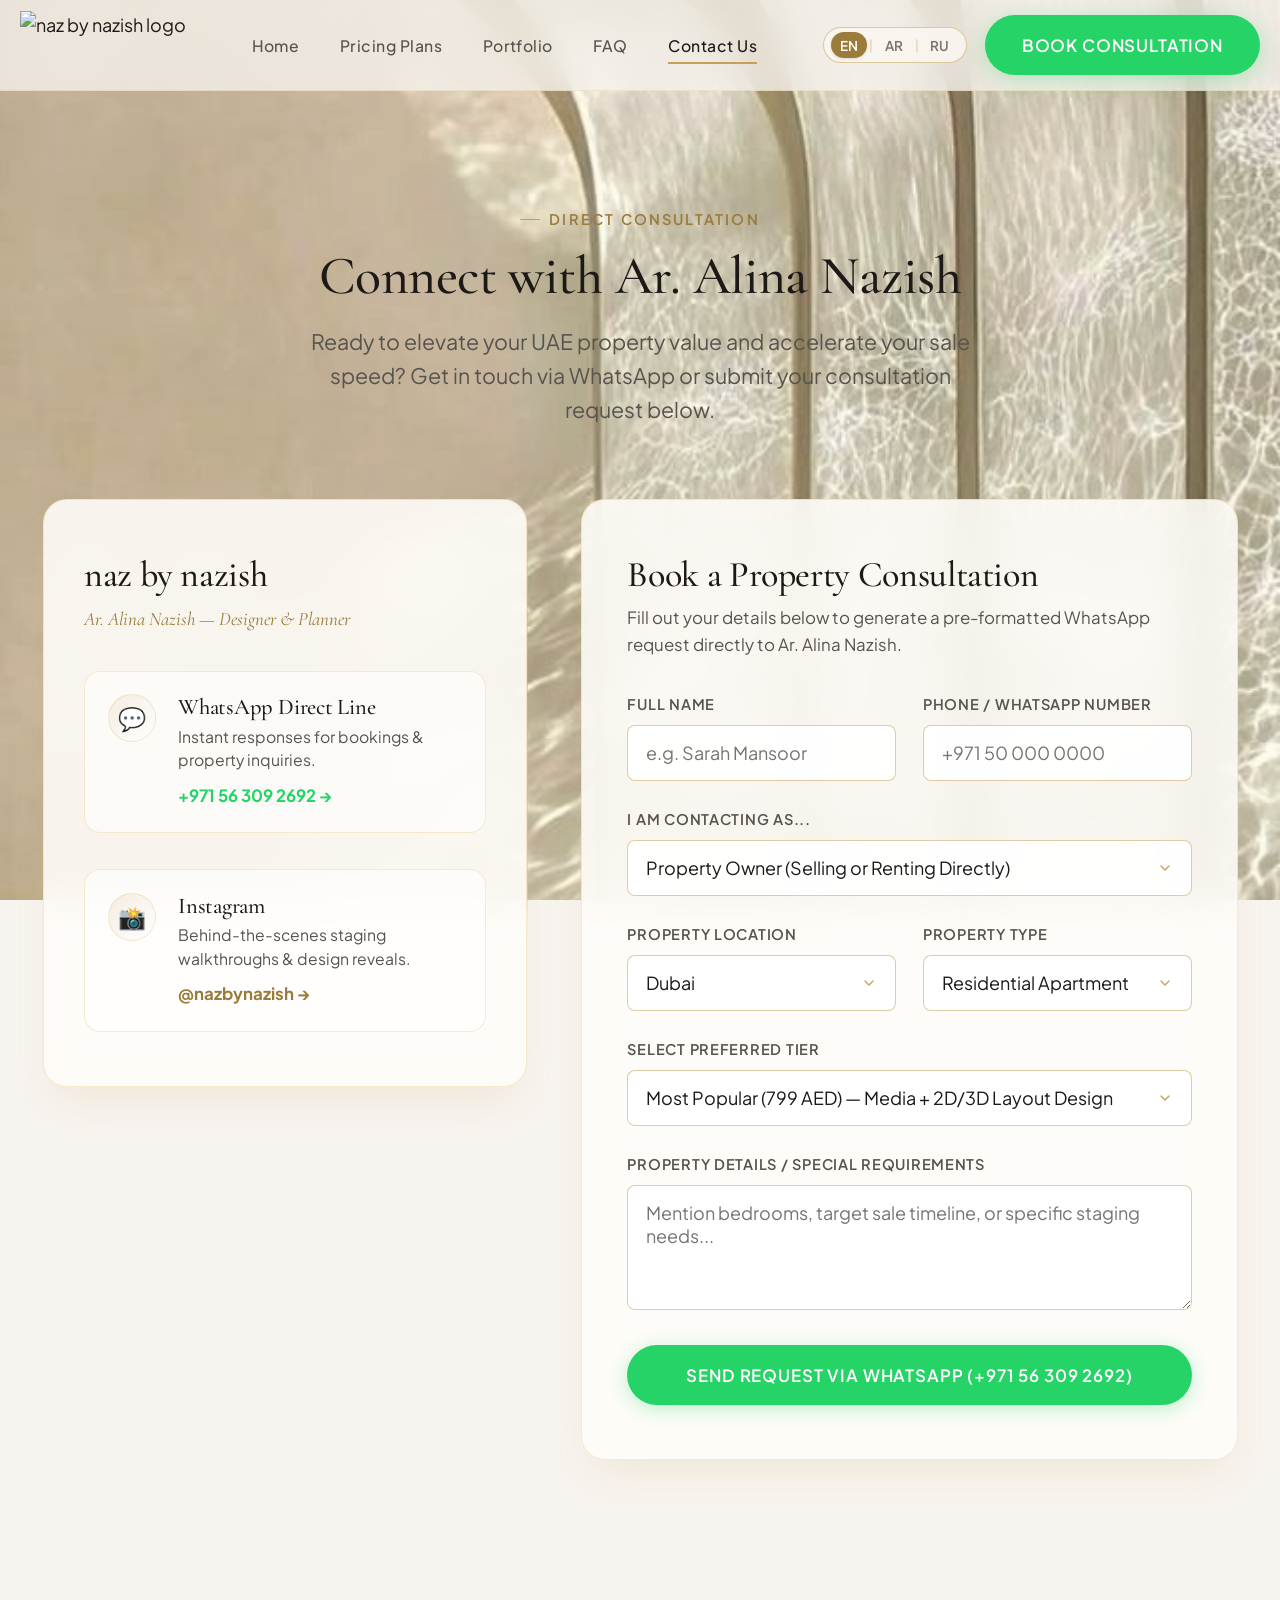
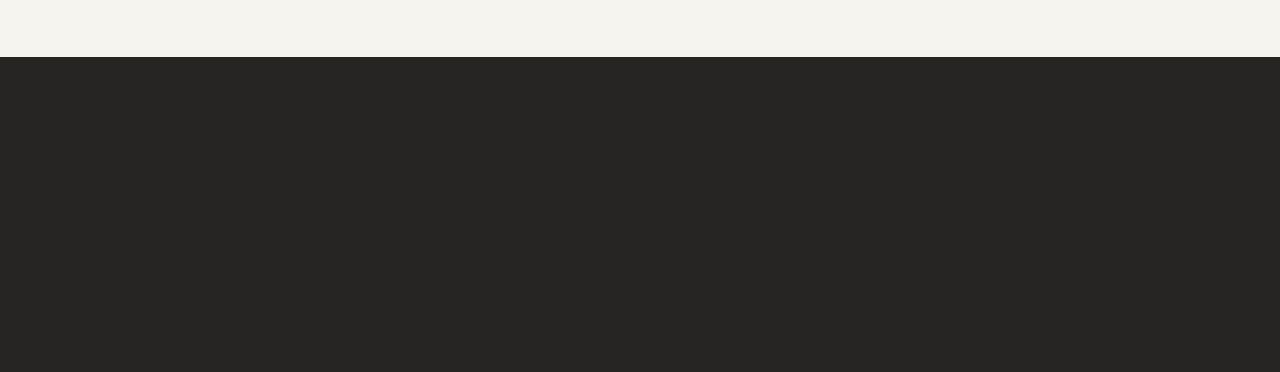
==== commit 72cbebed: "new design" ====
--- a/contact.html
+++ b/contact.html
@@ -4,7 +4,7 @@
   <meta charset="UTF-8" />
   <meta name="viewport" content="width=device-width, initial-scale=1.0" />
   <title>Contact — naz by nazish | Ar. Alina Nazish</title>
-  <meta name="description" content="Connect with Ar. Alina Nazish for property staging and interior design inquiries in the UAE via WhatsApp (+971 50 000 0000) or Instagram @nazbynazish." />
+  <meta name="description" content="Connect with Ar. Alina Nazish for property staging and interior design inquiries in the UAE via WhatsApp (+971 56 309 2692) or Instagram @nazbynazish." />
   
   <link rel="preconnect" href="https://fonts.googleapis.com">
   <link rel="preconnect" href="https://fonts.gstatic.com" crossorigin>
@@ -40,7 +40,7 @@
           <button type="button" class="lang-btn" data-lang="ru" aria-label="Русский">RU</button>
         </div>
 
-        <a href="https://wa.me/971500000000" target="_blank" rel="noopener noreferrer" class="btn btn-whatsapp">
+        <a href="https://wa.me/971563092692" target="_blank" rel="noopener noreferrer" class="btn btn-whatsapp">
           <span data-i18n="nav_book_consultation">Book Consultation</span>
         </a>
         <button class="mobile-toggle" id="mobileToggle" aria-label="Toggle Navigation Menu">
@@ -68,8 +68,8 @@
     </div>
 
     <div style="margin-top: 1rem;">
-      <a href="https://wa.me/971500000000?text=Hello%20Ar.%20Alina,%20I%20would%20like%20to%20inquire%20about%20your%20property%20transformation%20services." target="_blank" rel="noopener noreferrer" class="btn btn-whatsapp" style="width: 100%;">
-        <span data-i18n="mobile_chat_wa">Chat on WhatsApp (+971 50 000 0000)</span>
+      <a href="https://wa.me/971563092692?text=Hello%20Ar.%20Alina,%20I%20would%20like%20to%20inquire%20about%20your%20property%20transformation%20services." target="_blank" rel="noopener noreferrer" class="btn btn-whatsapp" style="width: 100%;">
+        <span data-i18n="mobile_chat_wa">Chat on WhatsApp (+971 56 309 2692)</span>
       </a>
     </div>
   </div>
@@ -100,8 +100,8 @@
               <div>
                 <h3 class="contact-channel-title" data-i18n="contact_wa_title">WhatsApp Direct Line</h3>
                 <p class="contact-channel-detail" style="margin-bottom: 0.5rem;" data-i18n="contact_wa_detail">Instant response for inquiries & bookings.</p>
-                <a href="https://wa.me/971500000000" target="_blank" rel="noopener noreferrer" style="color: #25D366; font-weight: 700; font-size: 0.9375rem;">
-                  +971 50 000 0000 →
+                <a href="https://wa.me/971563092692" target="_blank" rel="noopener noreferrer" style="color: #25D366; font-weight: 700; font-size: 0.9375rem;">
+                  +971 56 309 2692 →
                 </a>
               </div>
             </div>
@@ -185,7 +185,7 @@
               </div>
 
               <button type="submit" class="btn btn-whatsapp" style="width: 100%; padding: 1rem;">
-                <span data-i18n="btn_submit_wa">Send Request via WhatsApp (+971 50 000 0000)</span>
+                <span data-i18n="btn_submit_wa">Send Request via WhatsApp (+971 56 309 2692)</span>
               </button>
             </form>
           </div>
@@ -199,7 +199,7 @@
       <img src="public/assets/logo-light.png" alt="naz by nazish logo" class="footer-logo-img" style="margin: 0 auto 0.75rem auto;" />
       <div class="footer-brand">naz by nazish</div>
       <div class="footer-subtitle">Ar. Alina Nazish — Designer & Planner</div>
-      <p style="color: #A8A29E; margin-top: 1rem;">WhatsApp: +971 50 000 0000 • Instagram: @nazbynazish</p>
+      <p style="color: #A8A29E; margin-top: 1rem;">WhatsApp: +971 56 309 2692 • Instagram: @nazbynazish</p>
     </div>
   </footer>
 
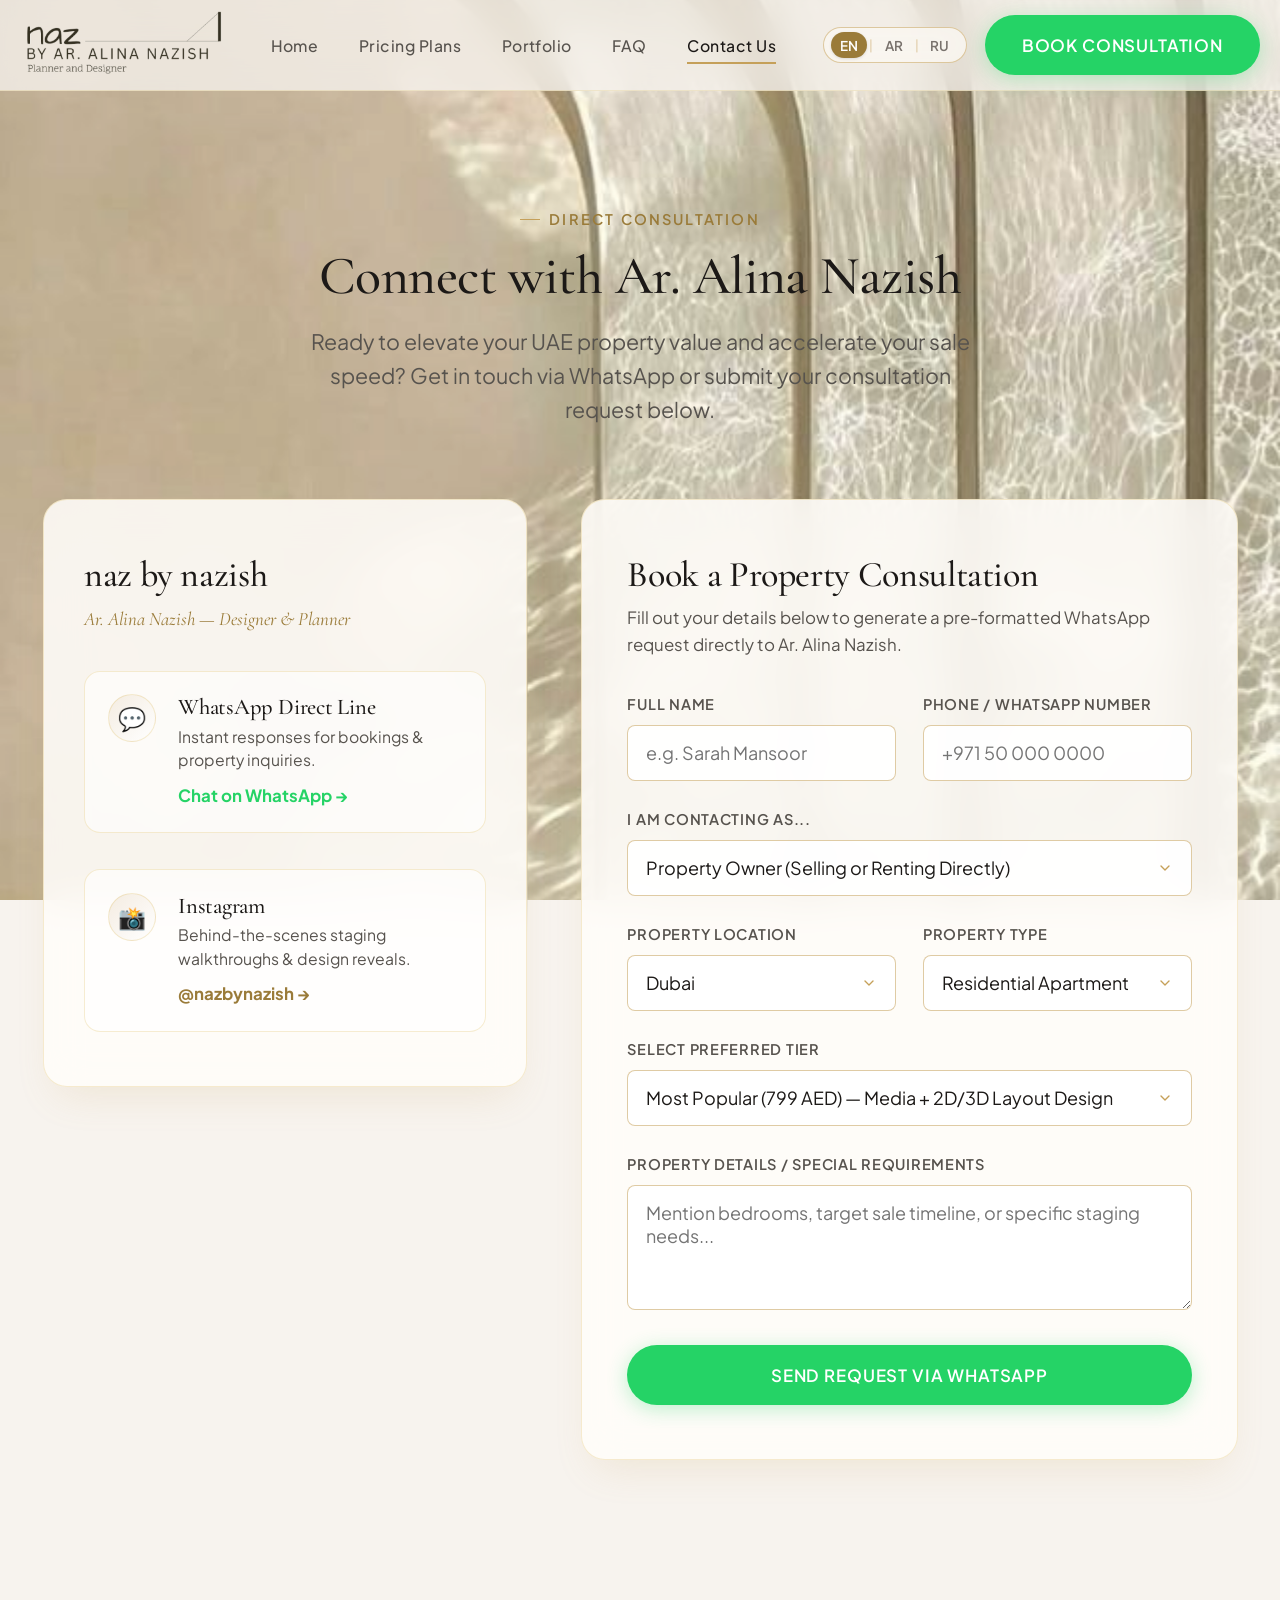
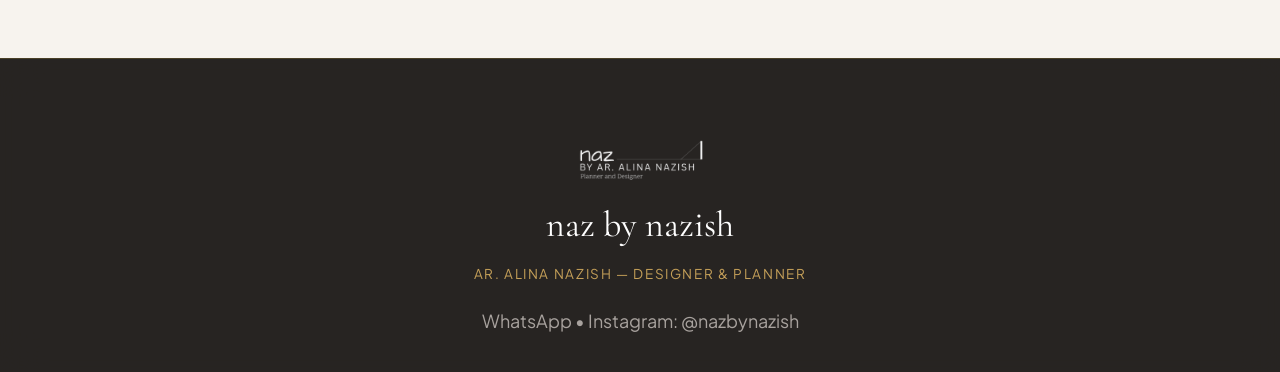
==== commit 081a3dd6: "Remove visible WhatsApp phone number from website" ====
--- a/contact.html
+++ b/contact.html
@@ -4,7 +4,7 @@
   <meta charset="UTF-8" />
   <meta name="viewport" content="width=device-width, initial-scale=1.0" />
   <title>Contact — naz by nazish | Ar. Alina Nazish</title>
-  <meta name="description" content="Connect with Ar. Alina Nazish for property staging and interior design inquiries in the UAE via WhatsApp (+971 56 309 2692) or Instagram @nazbynazish." />
+  <meta name="description" content="Connect with Ar. Alina Nazish for property staging and interior design inquiries in the UAE via WhatsApp or Instagram @nazbynazish." />
   
   <link rel="preconnect" href="https://fonts.googleapis.com">
   <link rel="preconnect" href="https://fonts.gstatic.com" crossorigin>
@@ -69,7 +69,7 @@
 
     <div style="margin-top: 1rem;">
       <a href="https://wa.me/971563092692?text=Hello%20Ar.%20Alina,%20I%20would%20like%20to%20inquire%20about%20your%20property%20transformation%20services." target="_blank" rel="noopener noreferrer" class="btn btn-whatsapp" style="width: 100%;">
-        <span data-i18n="mobile_chat_wa">Chat on WhatsApp (+971 56 309 2692)</span>
+        <span data-i18n="mobile_chat_wa">Chat on WhatsApp</span>
       </a>
     </div>
   </div>
@@ -100,8 +100,8 @@
               <div>
                 <h3 class="contact-channel-title" data-i18n="contact_wa_title">WhatsApp Direct Line</h3>
                 <p class="contact-channel-detail" style="margin-bottom: 0.5rem;" data-i18n="contact_wa_detail">Instant response for inquiries & bookings.</p>
-                <a href="https://wa.me/971563092692" target="_blank" rel="noopener noreferrer" style="color: #25D366; font-weight: 700; font-size: 0.9375rem;">
-                  +971 56 309 2692 →
+                <a href="https://wa.me/971563092692" target="_blank" rel="noopener noreferrer" style="color: #25D366; font-weight: 700; font-size: 0.9375rem;" data-i18n="contact_wa_link">
+                  Chat on WhatsApp &rarr;
                 </a>
               </div>
             </div>
@@ -185,7 +185,7 @@
               </div>
 
               <button type="submit" class="btn btn-whatsapp" style="width: 100%; padding: 1rem;">
-                <span data-i18n="btn_submit_wa">Send Request via WhatsApp (+971 56 309 2692)</span>
+                <span data-i18n="btn_submit_wa">Send Request via WhatsApp</span>
               </button>
             </form>
           </div>
@@ -199,7 +199,7 @@
       <img src="public/assets/logo-light.png" alt="naz by nazish logo" class="footer-logo-img" style="margin: 0 auto 0.75rem auto;" />
       <div class="footer-brand">naz by nazish</div>
       <div class="footer-subtitle">Ar. Alina Nazish — Designer & Planner</div>
-      <p style="color: #A8A29E; margin-top: 1rem;">WhatsApp: +971 56 309 2692 • Instagram: @nazbynazish</p>
+      <p style="color: #A8A29E; margin-top: 1rem;"><a href="https://wa.me/971563092692" target="_blank" rel="noopener noreferrer" style="color: inherit; text-decoration: none;">WhatsApp</a> • <a href="https://instagram.com/nazbynazish" target="_blank" rel="noopener noreferrer" style="color: inherit; text-decoration: none;">Instagram: @nazbynazish</a></p>
     </div>
   </footer>
 
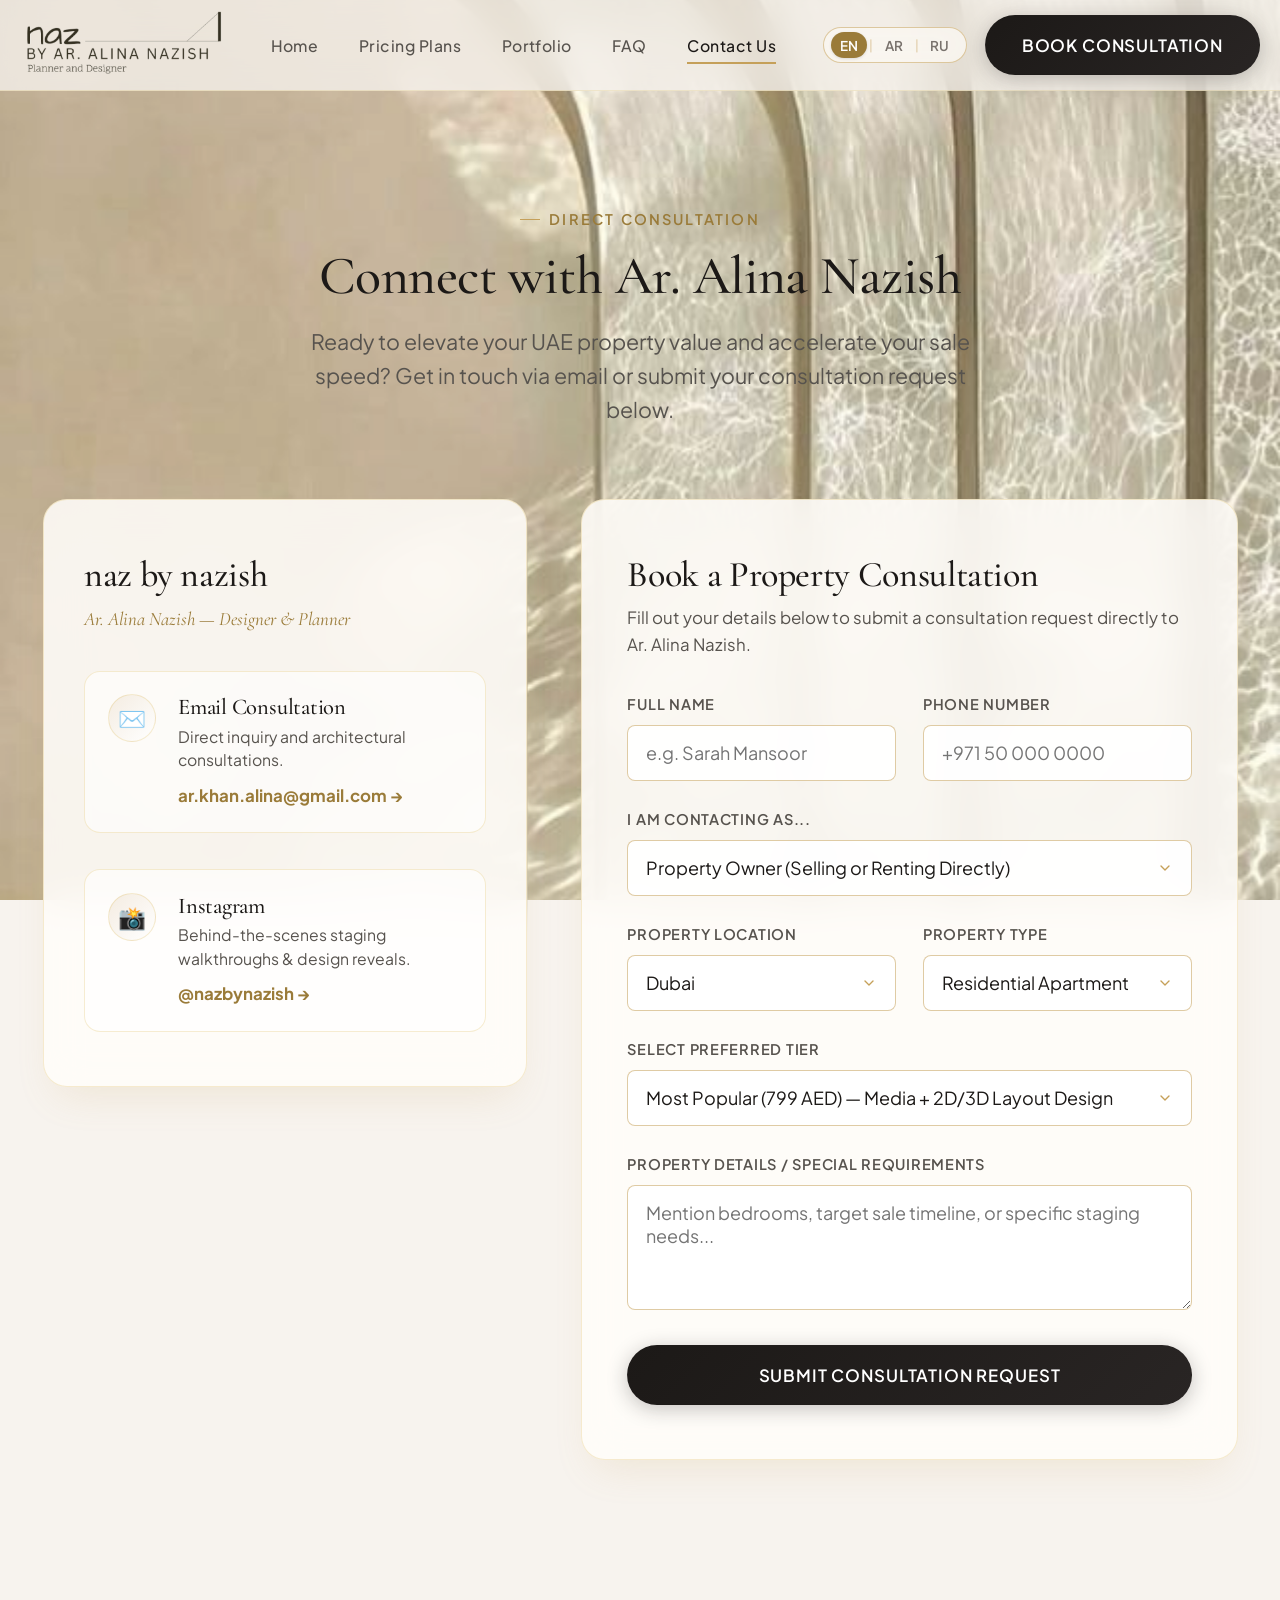
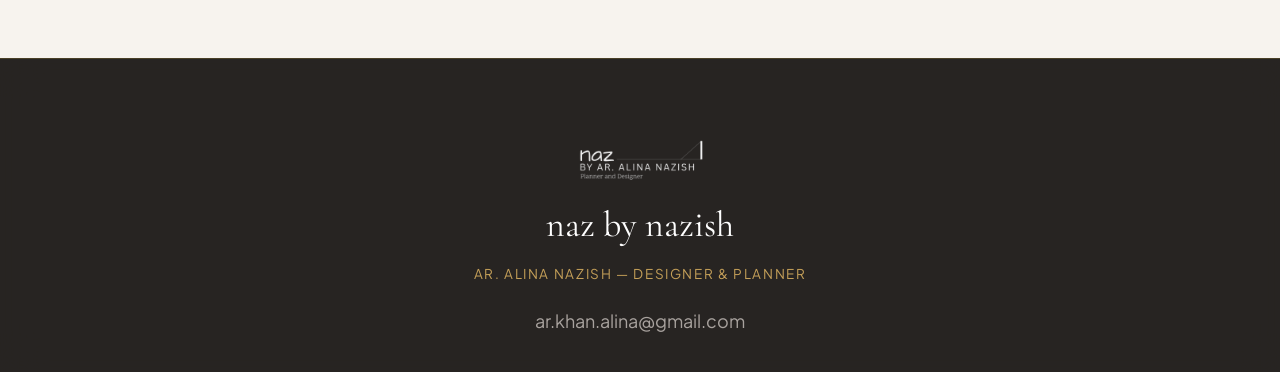
==== commit 85e1a410: "Update consultation and contact channels on website" ====
--- a/contact.html
+++ b/contact.html
@@ -4,7 +4,7 @@
   <meta charset="UTF-8" />
   <meta name="viewport" content="width=device-width, initial-scale=1.0" />
   <title>Contact — naz by nazish | Ar. Alina Nazish</title>
-  <meta name="description" content="Connect with Ar. Alina Nazish for property staging and interior design inquiries in the UAE via WhatsApp or Instagram @nazbynazish." />
+  <meta name="description" content="Connect with Ar. Alina Nazish for property staging and interior design inquiries in the UAE via email or direct consultation request." />
   
   <link rel="preconnect" href="https://fonts.googleapis.com">
   <link rel="preconnect" href="https://fonts.gstatic.com" crossorigin>
@@ -40,7 +40,7 @@
           <button type="button" class="lang-btn" data-lang="ru" aria-label="Русский">RU</button>
         </div>
 
-        <a href="https://wa.me/971563092692" target="_blank" rel="noopener noreferrer" class="btn btn-whatsapp">
+        <a href="contact.html" class="btn btn-primary">
           <span data-i18n="nav_book_consultation">Book Consultation</span>
         </a>
         <button class="mobile-toggle" id="mobileToggle" aria-label="Toggle Navigation Menu">
@@ -68,8 +68,8 @@
     </div>
 
     <div style="margin-top: 1rem;">
-      <a href="https://wa.me/971563092692?text=Hello%20Ar.%20Alina,%20I%20would%20like%20to%20inquire%20about%20your%20property%20transformation%20services." target="_blank" rel="noopener noreferrer" class="btn btn-whatsapp" style="width: 100%;">
-        <span data-i18n="mobile_chat_wa">Chat on WhatsApp</span>
+      <a href="contact.html" class="btn btn-primary" style="width: 100%;">
+        <span data-i18n="nav_book_consultation">Book Consultation</span>
       </a>
     </div>
   </div>
@@ -81,7 +81,7 @@
           <div class="eyebrow eyebrow-center" data-i18n="contact_eyebrow">DIRECT CONSULTATION</div>
           <h1 class="section-title" data-i18n="contact_title">Connect with Ar. Alina Nazish</h1>
           <p class="section-subtitle" data-i18n="contact_subtitle">
-            Whether you are a private property owner selling directly or a real estate agent managing listings, get in touch via WhatsApp or submit a request below.
+            Whether you are a private property owner selling directly or a real estate agent managing listings, get in touch via email or submit a request below.
           </p>
         </div>
 
@@ -96,12 +96,12 @@
             </div>
 
             <div class="contact-channel-item">
-              <div class="contact-icon-box">💬</div>
+              <div class="contact-icon-box">✉️</div>
               <div>
-                <h3 class="contact-channel-title" data-i18n="contact_wa_title">WhatsApp Direct Line</h3>
-                <p class="contact-channel-detail" style="margin-bottom: 0.5rem;" data-i18n="contact_wa_detail">Instant response for inquiries & bookings.</p>
-                <a href="https://wa.me/971563092692" target="_blank" rel="noopener noreferrer" style="color: #25D366; font-weight: 700; font-size: 0.9375rem;" data-i18n="contact_wa_link">
-                  Chat on WhatsApp &rarr;
+                <h3 class="contact-channel-title" data-i18n="contact_email_title">Email Consultation</h3>
+                <p class="contact-channel-detail" style="margin-bottom: 0.5rem;" data-i18n="contact_email_detail">Direct inquiry and architectural consultations.</p>
+                <a href="mailto:ar.khan.alina@gmail.com" style="color: var(--gold-dark); font-weight: 700; font-size: 0.9375rem;" data-i18n="contact_email_link">
+                  ar.khan.alina@gmail.com &rarr;
                 </a>
               </div>
             </div>
@@ -122,7 +122,7 @@
           <div class="glass-panel contact-form-panel">
             <h2 class="contact-panel-title" data-i18n="form_title">Book a Consultation</h2>
             <p class="contact-panel-subtitle" data-i18n="form_subtitle">
-              Fill out your details below to send a pre-formatted WhatsApp message directly to Ar. Alina Nazish.
+              Fill out your details below to submit a consultation request directly to Ar. Alina Nazish.
             </p>
 
             <form id="consultationForm">
@@ -132,7 +132,7 @@
                   <input type="text" id="formName" class="form-input" placeholder="e.g. Sarah Mansoor" data-i18n-placeholder="placeholder_name" required>
                 </div>
                 <div class="form-group">
-                  <label class="form-label" for="formPhone" data-i18n="lbl_phone">Phone / WhatsApp Number</label>
+                  <label class="form-label" for="formPhone" data-i18n="lbl_phone">Phone Number</label>
                   <input type="tel" id="formPhone" class="form-input" placeholder="+971 50 000 0000" data-i18n-placeholder="placeholder_phone" required>
                 </div>
               </div>
@@ -184,8 +184,8 @@
                 <textarea id="formNotes" class="form-textarea" rows="4" placeholder="Mention bedrooms, target sale timeline, or specific staging needs..." data-i18n-placeholder="placeholder_notes"></textarea>
               </div>
 
-              <button type="submit" class="btn btn-whatsapp" style="width: 100%; padding: 1rem;">
-                <span data-i18n="btn_submit_wa">Send Request via WhatsApp</span>
+              <button type="submit" class="btn btn-primary" style="width: 100%; padding: 1rem;">
+                <span data-i18n="btn_submit_request">Submit Consultation Request</span>
               </button>
             </form>
           </div>
@@ -199,7 +199,7 @@
       <img src="public/assets/logo-light.png" alt="naz by nazish logo" class="footer-logo-img" style="margin: 0 auto 0.75rem auto;" />
       <div class="footer-brand">naz by nazish</div>
       <div class="footer-subtitle">Ar. Alina Nazish — Designer & Planner</div>
-      <p style="color: #A8A29E; margin-top: 1rem;"><a href="https://wa.me/971563092692" target="_blank" rel="noopener noreferrer" style="color: inherit; text-decoration: none;">WhatsApp</a> • <a href="https://instagram.com/nazbynazish" target="_blank" rel="noopener noreferrer" style="color: inherit; text-decoration: none;">Instagram: @nazbynazish</a></p>
+      <p style="color: #A8A29E; margin-top: 1rem;"><a href="mailto:ar.khan.alina@gmail.com" style="color: inherit; text-decoration: none;">ar.khan.alina@gmail.com</a></p>
     </div>
   </footer>
 
--- a/public/css/styles.css
+++ b/public/css/styles.css
@@ -267,17 +267,6 @@
   box-shadow: 0 8px 30px rgba(212, 175, 55, 0.4);
 }
 
-.btn-whatsapp {
-  background: #25D366;
-  color: #FFFFFF;
-  box-shadow: 0 4px 20px rgba(37, 211, 102, 0.3);
-}
-
-.btn-whatsapp:hover {
-  background: #1EBE5D;
-  transform: translateY(-2px);
-  box-shadow: 0 8px 25px rgba(37, 211, 102, 0.45);
-}
 
 .btn-secondary {
   background: rgba(255, 253, 250, 0.8);
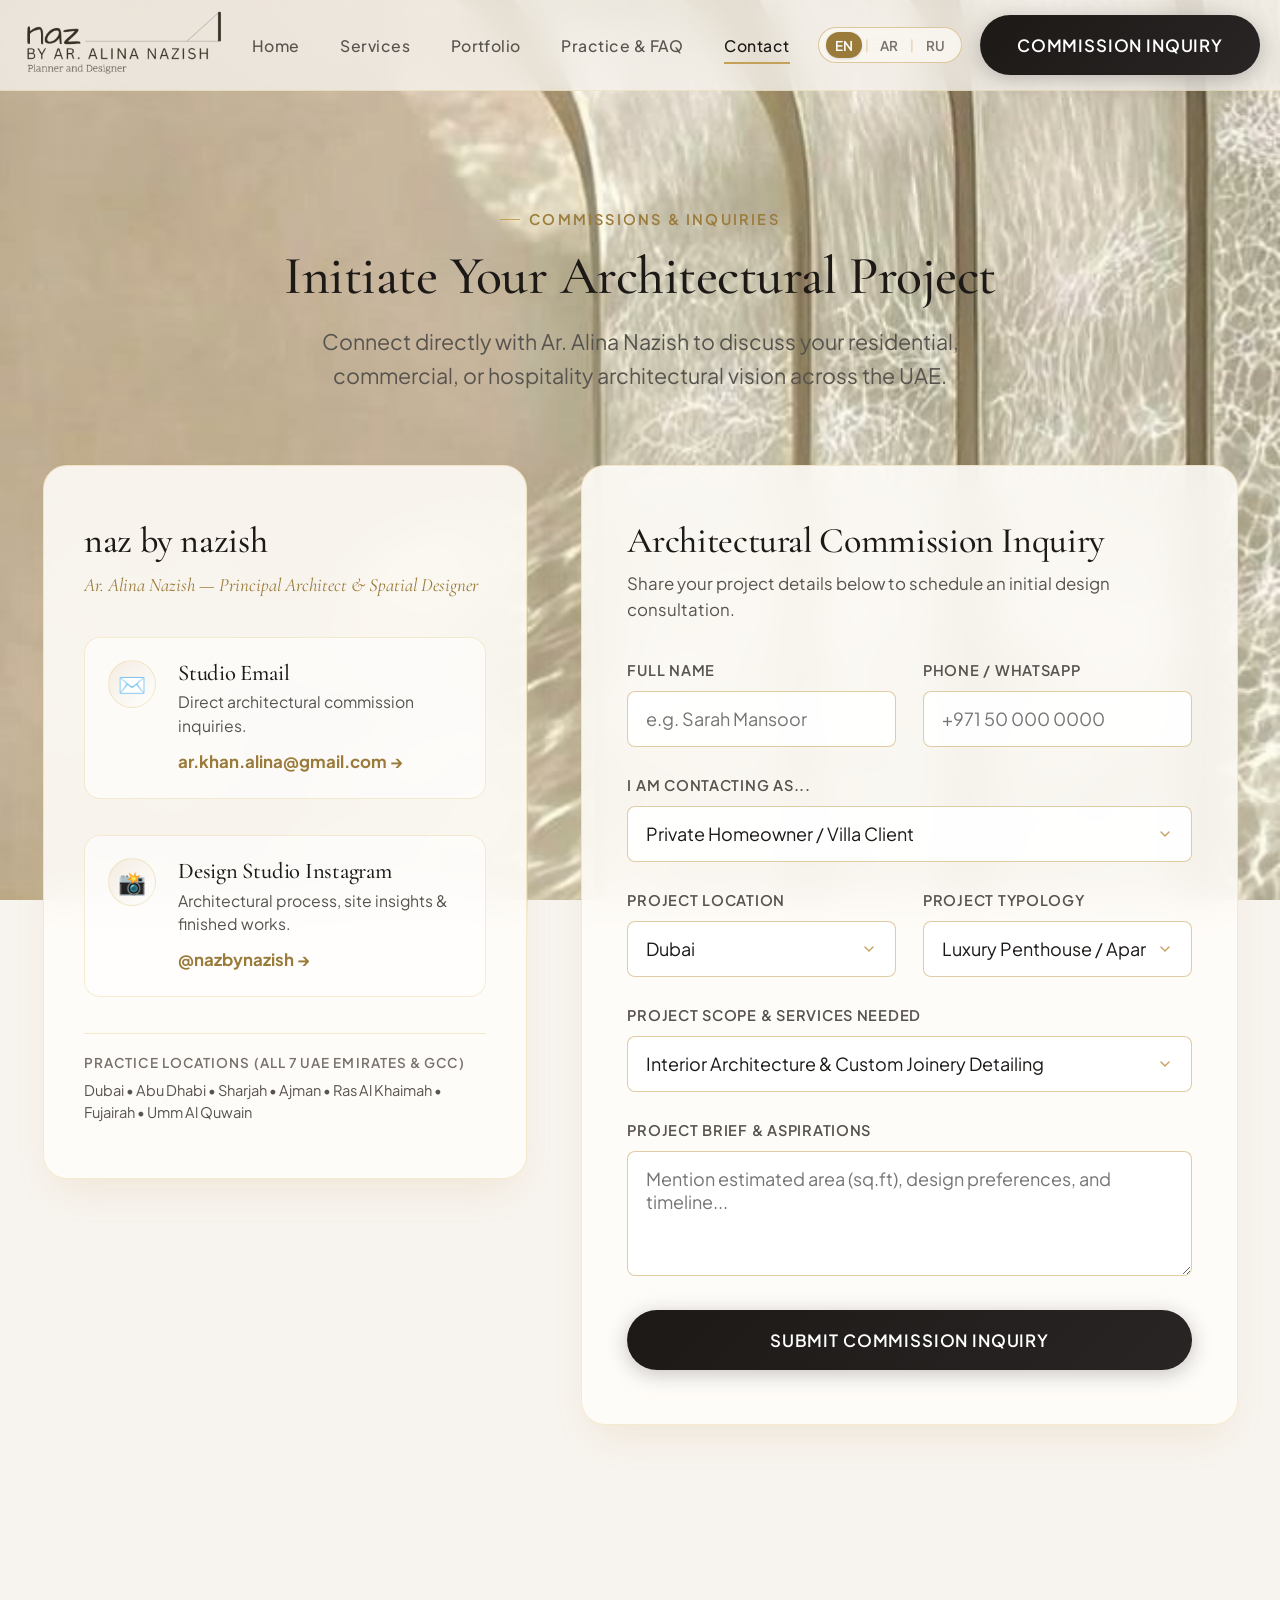
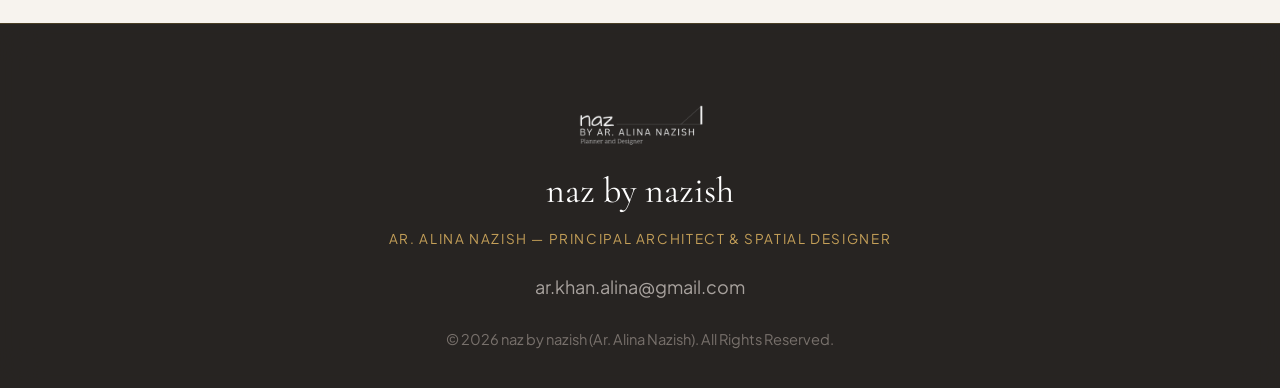
==== commit 0ca4ba43: "Repurpose website from real estate staging to architecture firm profile and portfolio" ====
--- a/contact.html
+++ b/contact.html
@@ -3,8 +3,8 @@
 <head>
   <meta charset="UTF-8" />
   <meta name="viewport" content="width=device-width, initial-scale=1.0" />
-  <title>Contact — naz by nazish | Ar. Alina Nazish</title>
-  <meta name="description" content="Connect with Ar. Alina Nazish for property staging and interior design inquiries in the UAE via email or direct consultation request." />
+  <title>Commissions & Inquiries — naz by nazish | Ar. Alina Nazish</title>
+  <meta name="description" content="Connect directly with Ar. Alina Nazish for architectural design, spatial planning, and interior architecture commissions across the UAE." />
   
   <link rel="preconnect" href="https://fonts.googleapis.com">
   <link rel="preconnect" href="https://fonts.gstatic.com" crossorigin>
@@ -23,9 +23,9 @@
       <nav>
         <ul class="nav-links">
           <li><a href="index.html#home" class="nav-link" data-i18n="nav_home">Home</a></li>
-          <li><a href="pricing.html" class="nav-link" data-i18n="nav_pricing">Pricing</a></li>
+          <li><a href="services.html" class="nav-link" data-i18n="nav_services">Services</a></li>
           <li><a href="portfolio.html" class="nav-link" data-i18n="nav_portfolio">Portfolio</a></li>
-          <li><a href="faq.html" class="nav-link" data-i18n="nav_faq">FAQ</a></li>
+          <li><a href="faq.html" class="nav-link" data-i18n="nav_faq">Practice & FAQ</a></li>
           <li><a href="contact.html" class="nav-link active" data-i18n="nav_contact">Contact</a></li>
         </ul>
       </nav>
@@ -41,7 +41,7 @@
         </div>
 
         <a href="contact.html" class="btn btn-primary">
-          <span data-i18n="nav_book_consultation">Book Consultation</span>
+          <span data-i18n="nav_book_consultation">Commission Inquiry</span>
         </a>
         <button class="mobile-toggle" id="mobileToggle" aria-label="Toggle Navigation Menu">
           <svg width="24" height="24" viewBox="0 0 24 24" fill="none" stroke="currentColor" stroke-width="2" stroke-linecap="round"><line x1="3" y1="12" x2="21" y2="12"></line><line x1="3" y1="6" x2="21" y2="6"></line><line x1="3" y1="18" x2="21" y2="18"></line></svg>
@@ -53,9 +53,9 @@
   <!-- Mobile Drawer Menu -->
   <div class="mobile-menu" id="mobileMenu">
     <a href="index.html#home" class="mobile-nav-link" data-i18n="nav_home">Home</a>
-    <a href="pricing.html" class="mobile-nav-link" data-i18n="nav_pricing">Pricing Plans</a>
+    <a href="services.html" class="mobile-nav-link" data-i18n="nav_services">Services</a>
     <a href="portfolio.html" class="mobile-nav-link" data-i18n="nav_portfolio">Portfolio</a>
-    <a href="faq.html" class="mobile-nav-link" data-i18n="nav_faq">FAQ</a>
+    <a href="faq.html" class="mobile-nav-link" data-i18n="nav_faq">Practice & FAQ</a>
     <a href="contact.html" class="mobile-nav-link active" data-i18n="nav_contact">Contact Us</a>
     
     <div class="mobile-lang-switcher">
@@ -69,7 +69,7 @@
 
     <div style="margin-top: 1rem;">
       <a href="contact.html" class="btn btn-primary" style="width: 100%;">
-        <span data-i18n="nav_book_consultation">Book Consultation</span>
+        <span data-i18n="nav_book_consultation">Commission Inquiry</span>
       </a>
     </div>
   </div>
@@ -78,10 +78,10 @@
     <section class="section">
       <div class="container">
         <div class="section-header-center">
-          <div class="eyebrow eyebrow-center" data-i18n="contact_eyebrow">DIRECT CONSULTATION</div>
-          <h1 class="section-title" data-i18n="contact_title">Connect with Ar. Alina Nazish</h1>
+          <div class="eyebrow eyebrow-center" data-i18n="contact_eyebrow">COMMISSIONS & INQUIRIES</div>
+          <h1 class="section-title" data-i18n="contact_title">Initiate Your Architectural Project</h1>
           <p class="section-subtitle" data-i18n="contact_subtitle">
-            Whether you are a private property owner selling directly or a real estate agent managing listings, get in touch via email or submit a request below.
+            Connect directly with Ar. Alina Nazish to discuss your residential, commercial, or hospitality architectural vision across the UAE.
           </p>
         </div>
 
@@ -89,17 +89,17 @@
           <!-- Info -->
           <div class="glass-panel contact-info-panel">
             <div>
-              <h2 class="contact-panel-title" data-i18n="hero_title">naz by nazish</h2>
+              <h2 class="contact-panel-title">naz by nazish</h2>
               <p style="color: var(--gold-dark); font-family: var(--font-heading); font-size: 1.05rem; font-style: italic;" data-i18n="contact_subtitle_role">
-                Ar. Alina Nazish — Designer & Planner
+                Ar. Alina Nazish — Principal Architect & Spatial Designer
               </p>
             </div>
 
             <div class="contact-channel-item">
               <div class="contact-icon-box">✉️</div>
               <div>
-                <h3 class="contact-channel-title" data-i18n="contact_email_title">Email Consultation</h3>
-                <p class="contact-channel-detail" style="margin-bottom: 0.5rem;" data-i18n="contact_email_detail">Direct inquiry and architectural consultations.</p>
+                <h3 class="contact-channel-title" data-i18n="contact_email_title">Studio Email</h3>
+                <p class="contact-channel-detail" style="margin-bottom: 0.5rem;" data-i18n="contact_email_detail">Direct architectural commission inquiries.</p>
                 <a href="mailto:ar.khan.alina@gmail.com" style="color: var(--gold-dark); font-weight: 700; font-size: 0.9375rem;" data-i18n="contact_email_link">
                   ar.khan.alina@gmail.com &rarr;
                 </a>
@@ -109,20 +109,29 @@
             <div class="contact-channel-item">
               <div class="contact-icon-box">📸</div>
               <div>
-                <h3 class="contact-channel-title" data-i18n="contact_ig_title">Instagram</h3>
-                <p class="contact-channel-detail" style="margin-bottom: 0.5rem;" data-i18n="contact_ig_detail">Behind-the-scenes staging walkthroughs.</p>
+                <h3 class="contact-channel-title" data-i18n="contact_ig_title">Design Studio Instagram</h3>
+                <p class="contact-channel-detail" style="margin-bottom: 0.5rem;" data-i18n="contact_ig_detail">Architectural process, site insights & finished works.</p>
                 <a href="https://instagram.com/nazbynazish" target="_blank" rel="noopener noreferrer" style="color: var(--gold-dark); font-weight: 700; font-size: 0.9375rem;">
                   @nazbynazish →
                 </a>
               </div>
             </div>
+
+            <div style="padding-top: 1rem; border-top: 1px solid var(--card-border);">
+              <div style="font-size: 0.75rem; font-weight: 600; text-transform: uppercase; letter-spacing: 0.08em; color: var(--text-muted); margin-bottom: 0.35rem;" data-i18n="contact_coverage_title">
+                PRACTICE LOCATIONS (ALL 7 UAE EMIRATES & GCC)
+              </div>
+              <div style="font-size: 0.8125rem; color: var(--text-secondary); line-height: 1.5;" data-i18n="contact_coverage_list">
+                Dubai • Abu Dhabi • Sharjah • Ajman • Ras Al Khaimah • Fujairah • Umm Al Quwain
+              </div>
+            </div>
           </div>
 
           <!-- Form -->
           <div class="glass-panel contact-form-panel">
-            <h2 class="contact-panel-title" data-i18n="form_title">Book a Consultation</h2>
+            <h2 class="contact-panel-title" data-i18n="form_title">Architectural Commission Inquiry</h2>
             <p class="contact-panel-subtitle" data-i18n="form_subtitle">
-              Fill out your details below to submit a consultation request directly to Ar. Alina Nazish.
+              Share your project details below to schedule an initial design consultation.
             </p>
 
             <form id="consultationForm">
@@ -132,7 +141,7 @@
                   <input type="text" id="formName" class="form-input" placeholder="e.g. Sarah Mansoor" data-i18n-placeholder="placeholder_name" required>
                 </div>
                 <div class="form-group">
-                  <label class="form-label" for="formPhone" data-i18n="lbl_phone">Phone Number</label>
+                  <label class="form-label" for="formPhone" data-i18n="lbl_phone">Phone / WhatsApp</label>
                   <input type="tel" id="formPhone" class="form-input" placeholder="+971 50 000 0000" data-i18n-placeholder="placeholder_phone" required>
                 </div>
               </div>
@@ -140,15 +149,15 @@
               <div class="form-group">
                 <label class="form-label" for="formUserRole" data-i18n="lbl_role">I am contacting as...</label>
                 <select id="formUserRole" class="form-select">
-                  <option value="Property Owner (Selling or Renting Directly)" data-i18n="opt_role_owner">Property Owner (Selling or Renting Directly)</option>
-                  <option value="Real Estate Agent / Broker" data-i18n="opt_role_agent">Real Estate Agent / Broker</option>
+                  <option value="Private Homeowner / Villa Client" data-i18n="opt_role_owner">Private Homeowner / Villa Client</option>
+                  <option value="Commercial / Hospitality Business Owner" data-i18n="opt_role_agent">Commercial / Hospitality Business Owner</option>
                   <option value="Property Developer / Investor" data-i18n="opt_role_dev">Property Developer / Investor</option>
                 </select>
               </div>
 
               <div class="form-row">
                 <div class="form-group">
-                  <label class="form-label" for="formLocation" data-i18n="lbl_location">Property Location</label>
+                  <label class="form-label" for="formLocation" data-i18n="lbl_location">Project Location</label>
                   <select id="formLocation" class="form-select">
                     <option value="Dubai">Dubai</option>
                     <option value="Abu Dhabi">Abu Dhabi</option>
@@ -160,32 +169,32 @@
                   </select>
                 </div>
                 <div class="form-group">
-                  <label class="form-label" for="formPropType" data-i18n="lbl_prop_type">Property Type</label>
+                  <label class="form-label" for="formPropType" data-i18n="lbl_prop_type">Project Typology</label>
                   <select id="formPropType" class="form-select">
-                    <option value="Residential Apartment" data-i18n="opt_type_apt">Residential Apartment</option>
-                    <option value="Residential Villa / Townhouse" data-i18n="opt_type_villa">Residential Villa / Townhouse</option>
-                    <option value="Commercial Office Space" data-i18n="opt_type_office">Commercial Office Space</option>
-                    <option value="Boutique Retail Showroom" data-i18n="opt_type_retail">Boutique Retail Showroom</option>
+                    <option value="Luxury Penthouse / Apartment Interior Architecture" data-i18n="opt_type_apt">Luxury Penthouse / Apartment Interior Architecture</option>
+                    <option value="Custom Villa Architecture (Ground-Up)" data-i18n="opt_type_villa">Custom Villa Architecture (Ground-Up)</option>
+                    <option value="Commercial Space (Office / Retail / Boutique)" data-i18n="opt_type_office">Commercial Space (Office / Retail / Boutique)</option>
+                    <option value="Hospitality Space (Café / Bakery / Restaurant)" data-i18n="opt_type_retail">Hospitality Space (Café / Bakery / Restaurant)</option>
                   </select>
                 </div>
               </div>
 
               <div class="form-group">
-                <label class="form-label" for="formPlanTier" data-i18n="lbl_tier">Select Preferred Tier</label>
+                <label class="form-label" for="formPlanTier" data-i18n="lbl_tier">Project Scope & Services Needed</label>
                 <select id="formPlanTier" class="form-select">
-                  <option value="Essential (499 AED)" data-i18n="opt_tier_400">Essential (499 AED) — Photos, Video & Ad Copy</option>
-                  <option value="Most Popular (799 AED)" selected data-i18n="opt_tier_600">Most Popular (799 AED) — Media + 2D/3D Layout Design</option>
-                  <option value="Premium Custom Renovation" data-i18n="opt_tier_custom">Premium Custom — Renovation & Interior Design</option>
+                  <option value="Residential Architecture & Spatial Planning" data-i18n="opt_tier_400">Residential Architecture & Spatial Planning</option>
+                  <option value="Interior Architecture & Custom Joinery Detailing" selected data-i18n="opt_tier_600">Interior Architecture & Custom Joinery Detailing</option>
+                  <option value="Turnkey Design, Documentation & Site Supervision" data-i18n="opt_tier_custom">Turnkey Design, Documentation & Site Supervision</option>
                 </select>
               </div>
 
               <div class="form-group">
-                <label class="form-label" for="formNotes" data-i18n="lbl_notes">Property Details / Special Requirements</label>
-                <textarea id="formNotes" class="form-textarea" rows="4" placeholder="Mention bedrooms, target sale timeline, or specific staging needs..." data-i18n-placeholder="placeholder_notes"></textarea>
+                <label class="form-label" for="formNotes" data-i18n="lbl_notes">Project Brief & Aspirations</label>
+                <textarea id="formNotes" class="form-textarea" rows="4" placeholder="Mention estimated area (sq.ft), design preferences, and timeline..." data-i18n-placeholder="placeholder_notes"></textarea>
               </div>
 
               <button type="submit" class="btn btn-primary" style="width: 100%; padding: 1rem;">
-                <span data-i18n="btn_submit_request">Submit Consultation Request</span>
+                <span data-i18n="btn_submit_request">Submit Commission Inquiry</span>
               </button>
             </form>
           </div>
@@ -198,8 +207,9 @@
     <div class="container" style="text-align: center;">
       <img src="public/assets/logo-light.png" alt="naz by nazish logo" class="footer-logo-img" style="margin: 0 auto 0.75rem auto;" />
       <div class="footer-brand">naz by nazish</div>
-      <div class="footer-subtitle">Ar. Alina Nazish — Designer & Planner</div>
+      <div class="footer-subtitle" data-i18n="footer_subtitle">Ar. Alina Nazish — Principal Architect & Spatial Designer</div>
       <p style="color: #A8A29E; margin-top: 1rem;"><a href="mailto:ar.khan.alina@gmail.com" style="color: inherit; text-decoration: none;">ar.khan.alina@gmail.com</a></p>
+      <div style="margin-top: 1.5rem; font-size: 0.8125rem; color: #78716C;" data-i18n="footer_rights">&copy; 2026 naz by nazish (Ar. Alina Nazish). All Rights Reserved.</div>
     </div>
   </footer>
 
--- a/public/css/styles.css
+++ b/public/css/styles.css
@@ -1,5 +1,5 @@
 /* ==========================================================================
-   naz by nazish — Luxury Interior Design & Staging
+   naz by nazish — Architecture & Spatial Design
    Design System & Master Stylesheet
    ========================================================================== */
 
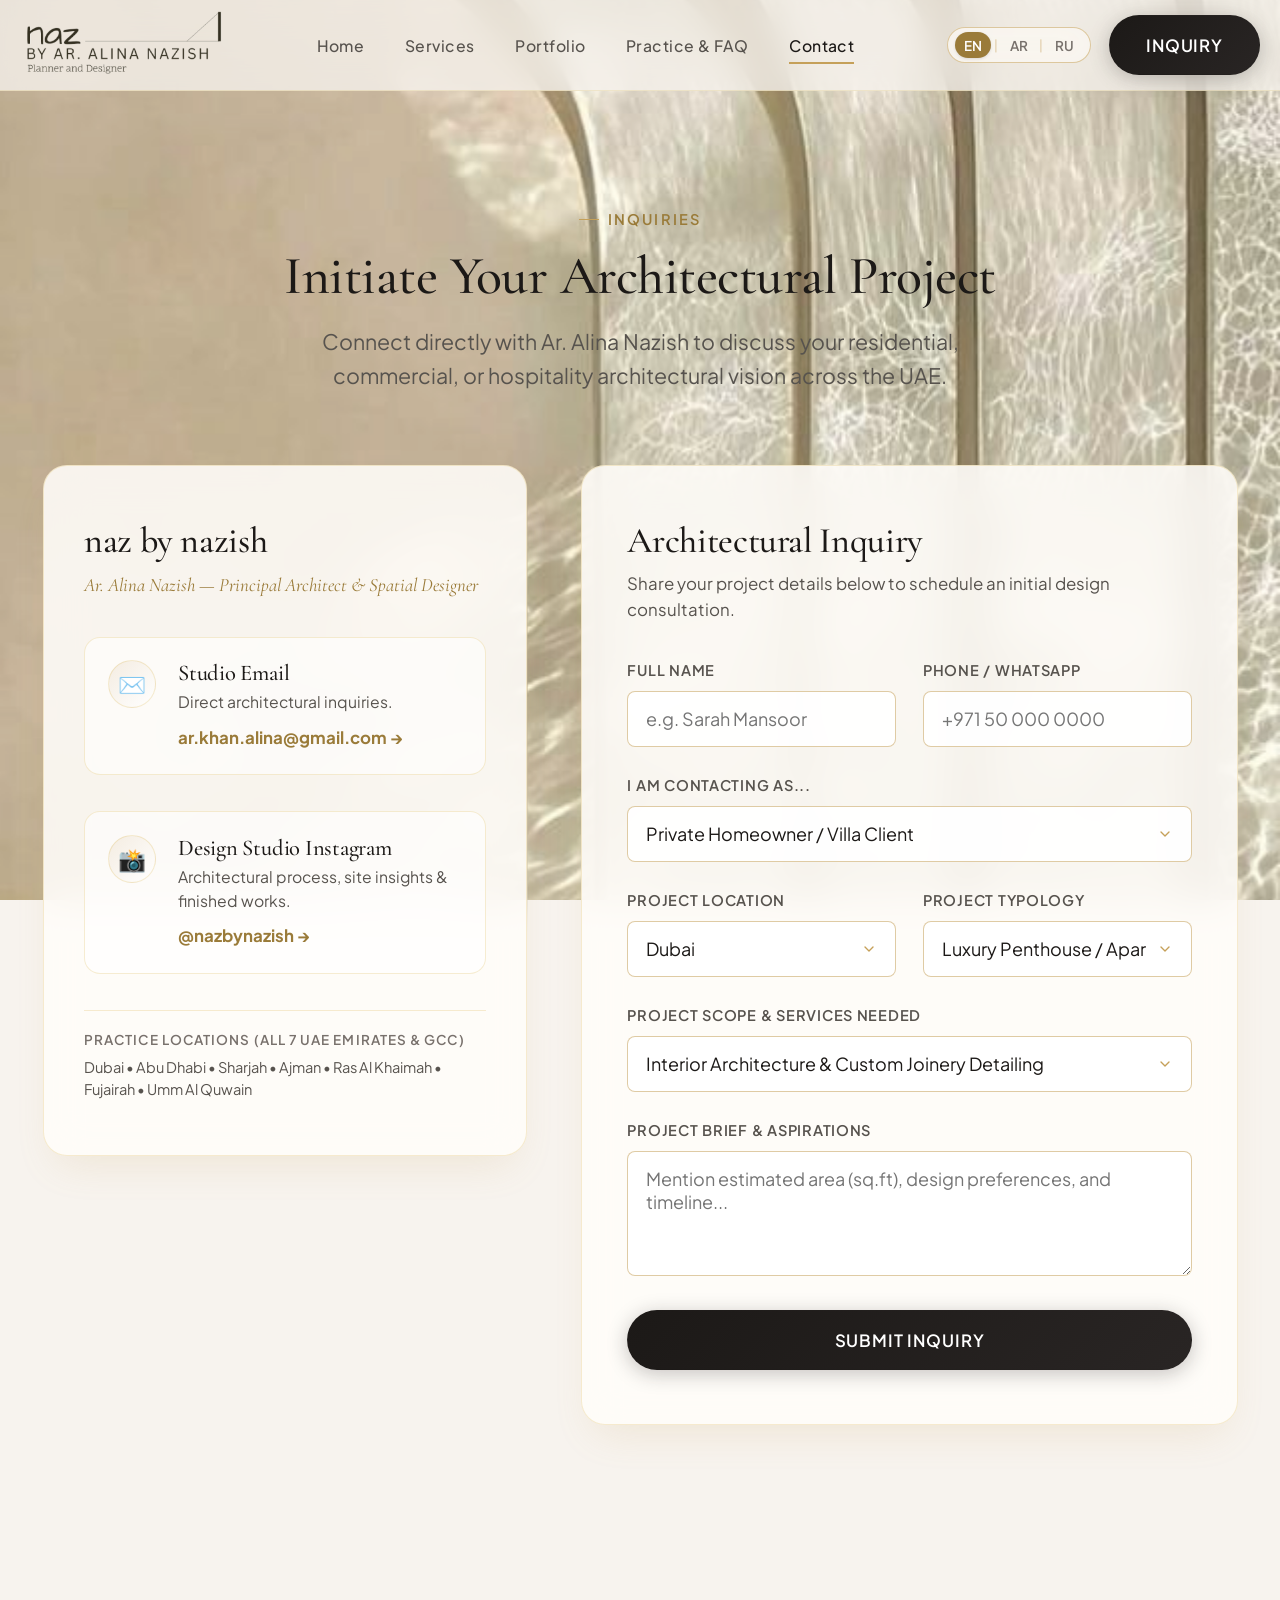
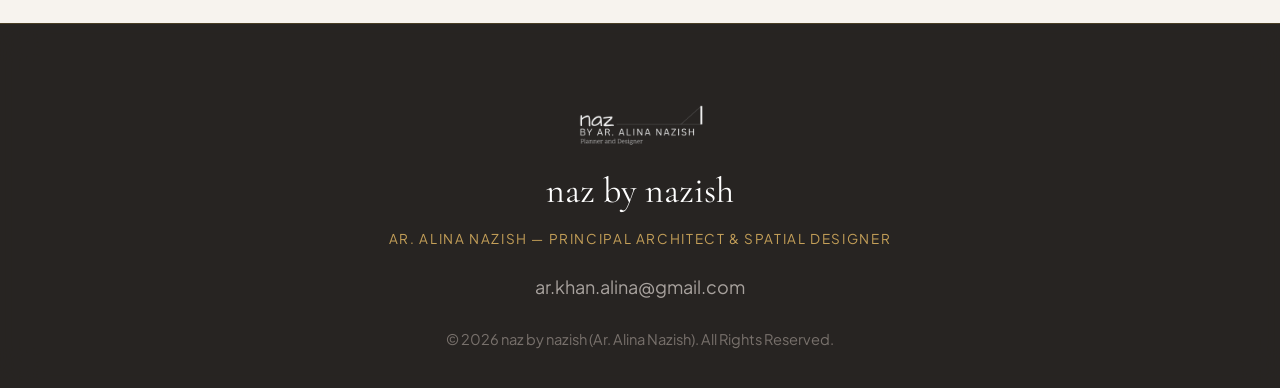
==== commit 73ff9b19: "Update copy from commission inquiry to inquiry" ====
--- a/contact.html
+++ b/contact.html
@@ -3,7 +3,7 @@
 <head>
   <meta charset="UTF-8" />
   <meta name="viewport" content="width=device-width, initial-scale=1.0" />
-  <title>Commissions & Inquiries — naz by nazish | Ar. Alina Nazish</title>
+  <title>Inquiries — naz by nazish | Ar. Alina Nazish</title>
   <meta name="description" content="Connect directly with Ar. Alina Nazish for architectural design, spatial planning, and interior architecture commissions across the UAE." />
   
   <link rel="preconnect" href="https://fonts.googleapis.com">
@@ -41,7 +41,7 @@
         </div>
 
         <a href="contact.html" class="btn btn-primary">
-          <span data-i18n="nav_book_consultation">Commission Inquiry</span>
+          <span data-i18n="nav_book_consultation">Inquiry</span>
         </a>
         <button class="mobile-toggle" id="mobileToggle" aria-label="Toggle Navigation Menu">
           <svg width="24" height="24" viewBox="0 0 24 24" fill="none" stroke="currentColor" stroke-width="2" stroke-linecap="round"><line x1="3" y1="12" x2="21" y2="12"></line><line x1="3" y1="6" x2="21" y2="6"></line><line x1="3" y1="18" x2="21" y2="18"></line></svg>
@@ -69,7 +69,7 @@
 
     <div style="margin-top: 1rem;">
       <a href="contact.html" class="btn btn-primary" style="width: 100%;">
-        <span data-i18n="nav_book_consultation">Commission Inquiry</span>
+        <span data-i18n="nav_book_consultation">Inquiry</span>
       </a>
     </div>
   </div>
@@ -78,7 +78,7 @@
     <section class="section">
       <div class="container">
         <div class="section-header-center">
-          <div class="eyebrow eyebrow-center" data-i18n="contact_eyebrow">COMMISSIONS & INQUIRIES</div>
+          <div class="eyebrow eyebrow-center" data-i18n="contact_eyebrow">INQUIRIES</div>
           <h1 class="section-title" data-i18n="contact_title">Initiate Your Architectural Project</h1>
           <p class="section-subtitle" data-i18n="contact_subtitle">
             Connect directly with Ar. Alina Nazish to discuss your residential, commercial, or hospitality architectural vision across the UAE.
@@ -99,7 +99,7 @@
               <div class="contact-icon-box">✉️</div>
               <div>
                 <h3 class="contact-channel-title" data-i18n="contact_email_title">Studio Email</h3>
-                <p class="contact-channel-detail" style="margin-bottom: 0.5rem;" data-i18n="contact_email_detail">Direct architectural commission inquiries.</p>
+                <p class="contact-channel-detail" style="margin-bottom: 0.5rem;" data-i18n="contact_email_detail">Direct architectural inquiries.</p>
                 <a href="mailto:ar.khan.alina@gmail.com" style="color: var(--gold-dark); font-weight: 700; font-size: 0.9375rem;" data-i18n="contact_email_link">
                   ar.khan.alina@gmail.com &rarr;
                 </a>
@@ -129,7 +129,7 @@
 
           <!-- Form -->
           <div class="glass-panel contact-form-panel">
-            <h2 class="contact-panel-title" data-i18n="form_title">Architectural Commission Inquiry</h2>
+            <h2 class="contact-panel-title" data-i18n="form_title">Architectural Inquiry</h2>
             <p class="contact-panel-subtitle" data-i18n="form_subtitle">
               Share your project details below to schedule an initial design consultation.
             </p>
@@ -194,7 +194,7 @@
               </div>
 
               <button type="submit" class="btn btn-primary" style="width: 100%; padding: 1rem;">
-                <span data-i18n="btn_submit_request">Submit Commission Inquiry</span>
+                <span data-i18n="btn_submit_request">Submit Inquiry</span>
               </button>
             </form>
           </div>
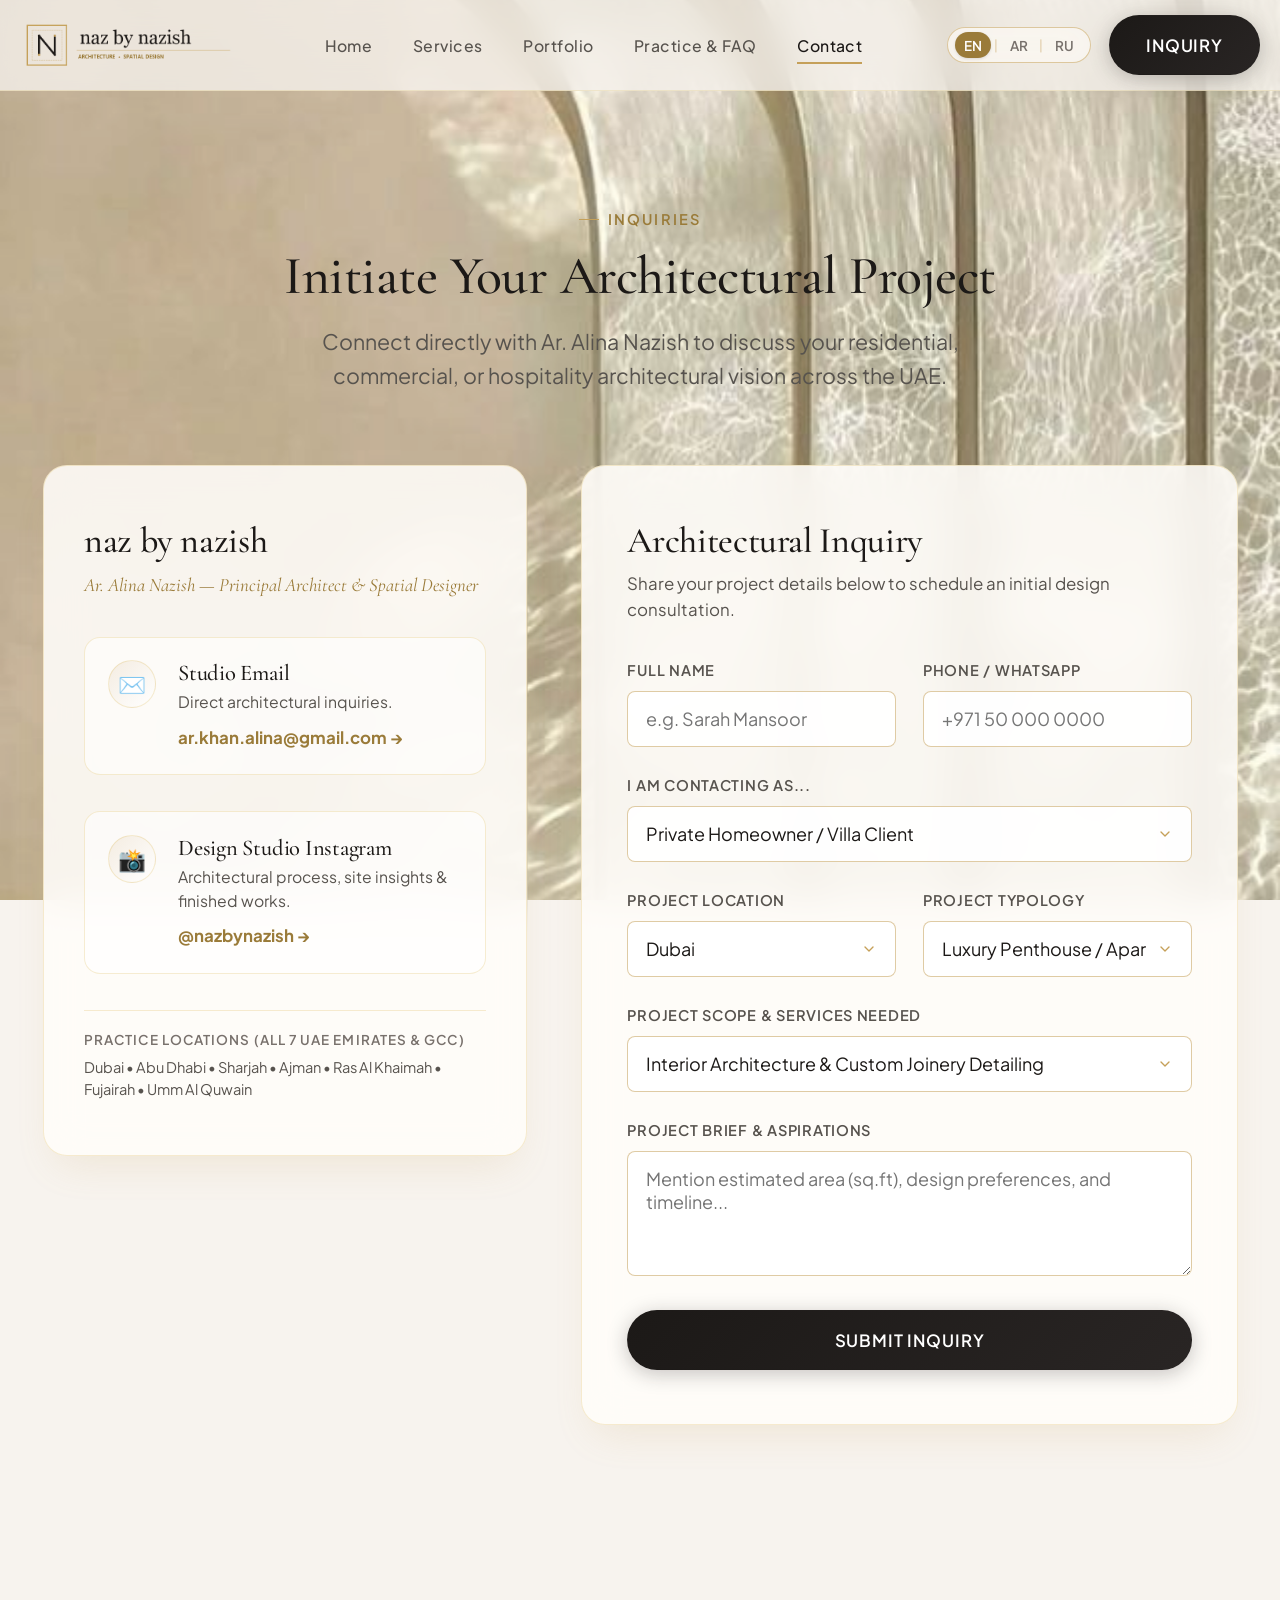
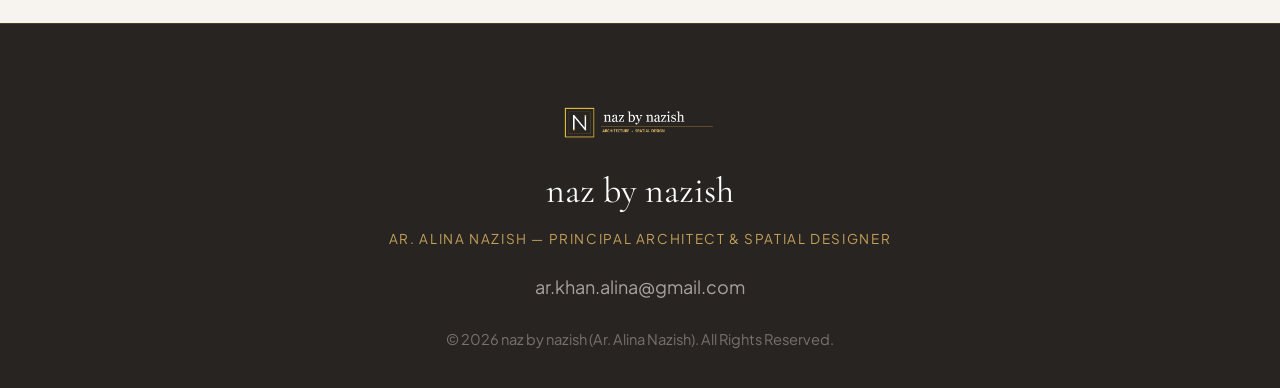
==== commit 41b4714d: "Fix logo visibility with crisp architectural SVG vectors and valid high-res PNG fallbacks" ====
--- a/contact.html
+++ b/contact.html
@@ -17,7 +17,7 @@
   <header class="site-header scrolled">
     <div class="container nav-container">
       <a href="index.html#home" class="brand-logo">
-        <img src="public/assets/logo.png" alt="naz by nazish logo" class="brand-logo-img" />
+        <img src="public/assets/logo.svg" onerror="this.onerror=null; this.src='public/assets/logo.png';" alt="naz by nazish logo" class="brand-logo-img" />
       </a>
 
       <nav>
@@ -205,7 +205,7 @@
 
   <footer class="site-footer">
     <div class="container" style="text-align: center;">
-      <img src="public/assets/logo-light.png" alt="naz by nazish logo" class="footer-logo-img" style="margin: 0 auto 0.75rem auto;" />
+      <img src="public/assets/logo-light.svg" onerror="this.onerror=null; this.src='public/assets/logo-light.png';" alt="naz by nazish logo" class="footer-logo-img" style="margin: 0 auto 0.75rem auto;" />
       <div class="footer-brand">naz by nazish</div>
       <div class="footer-subtitle" data-i18n="footer_subtitle">Ar. Alina Nazish — Principal Architect & Spatial Designer</div>
       <p style="color: #A8A29E; margin-top: 1rem;"><a href="mailto:ar.khan.alina@gmail.com" style="color: inherit; text-decoration: none;">ar.khan.alina@gmail.com</a></p>
